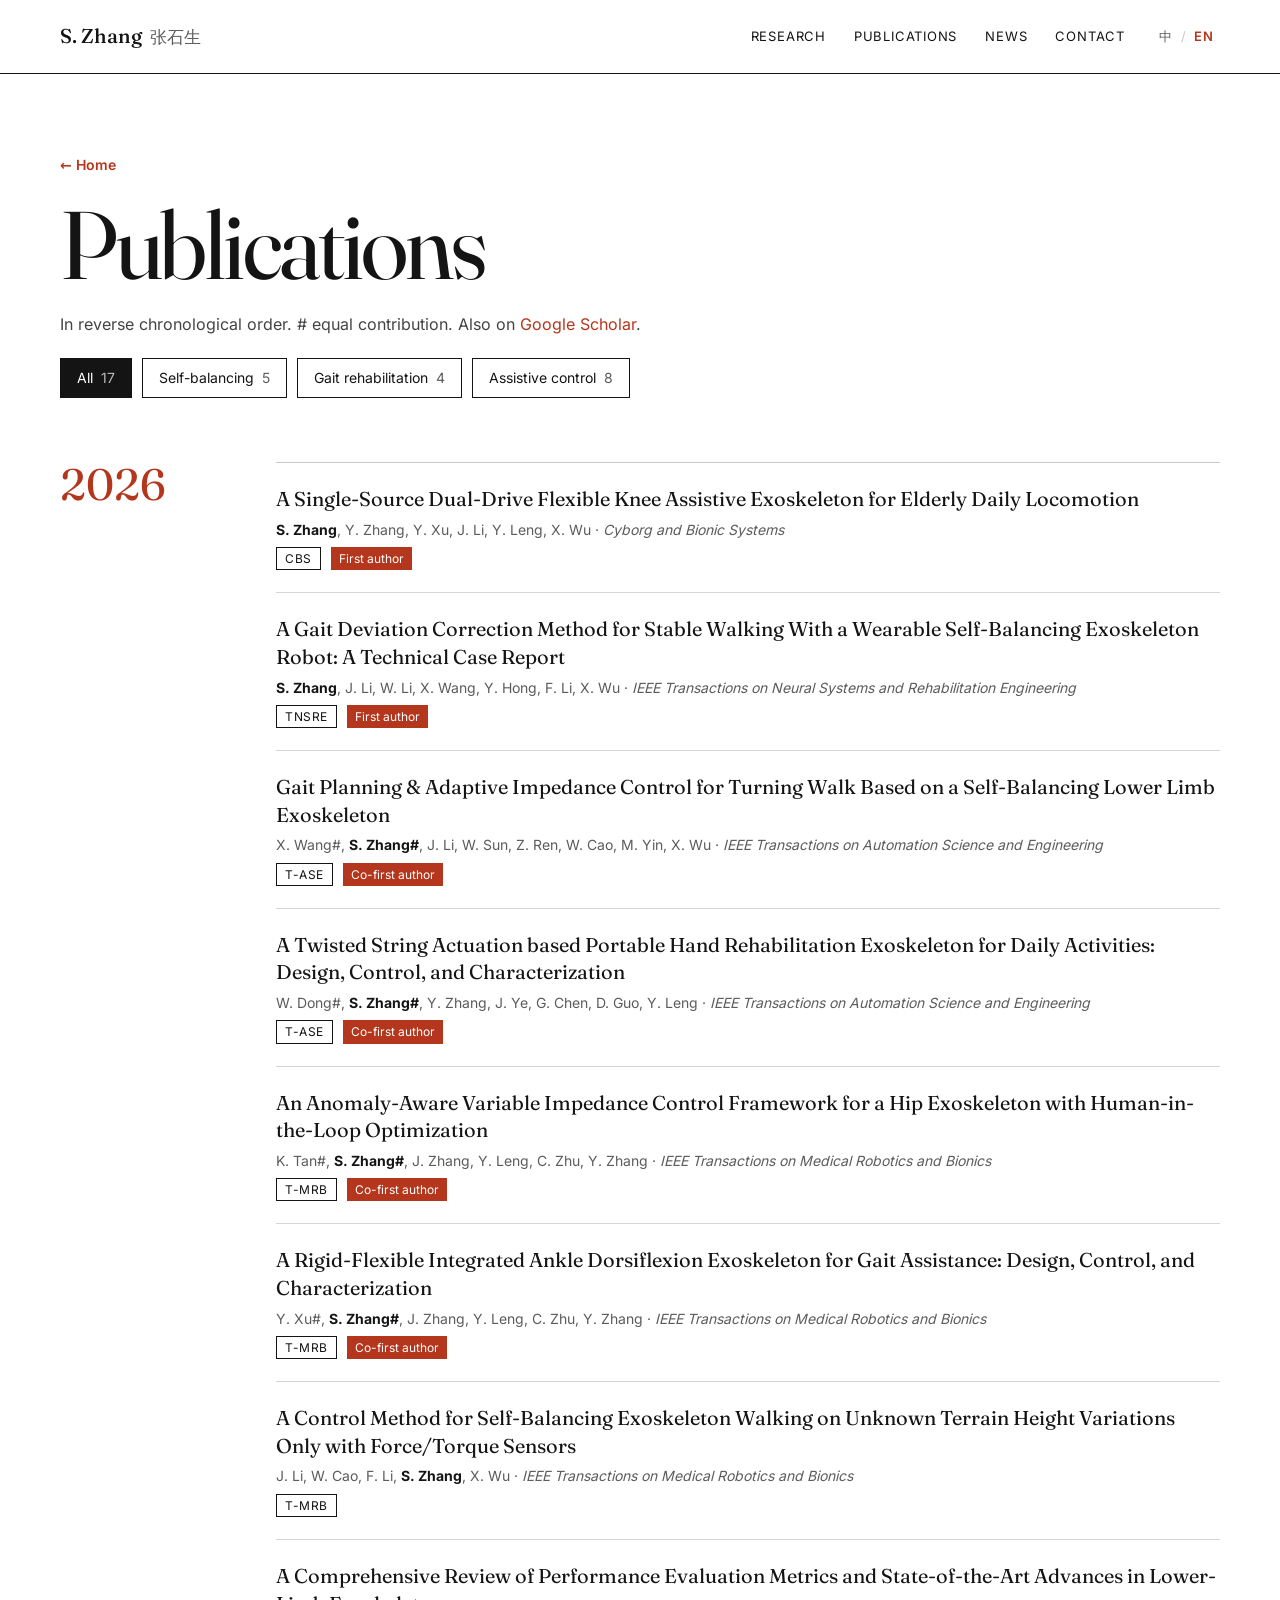
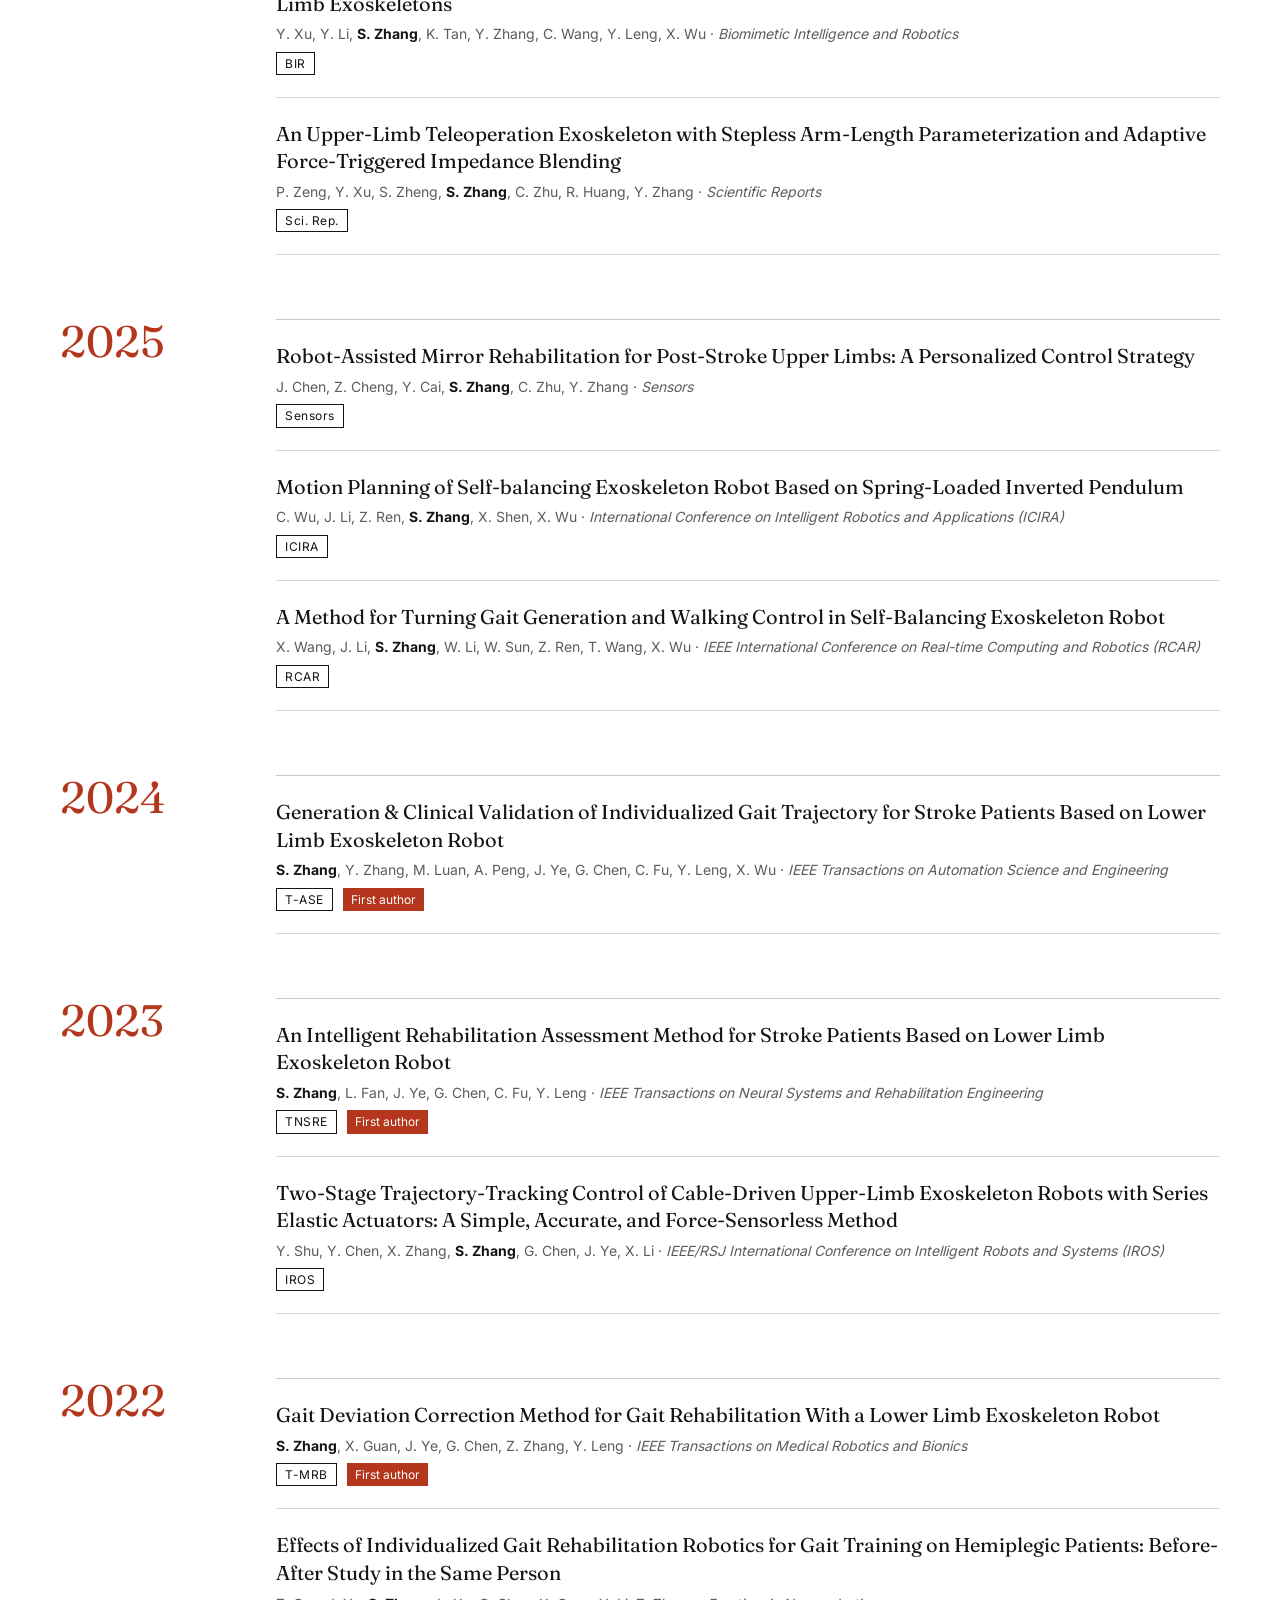
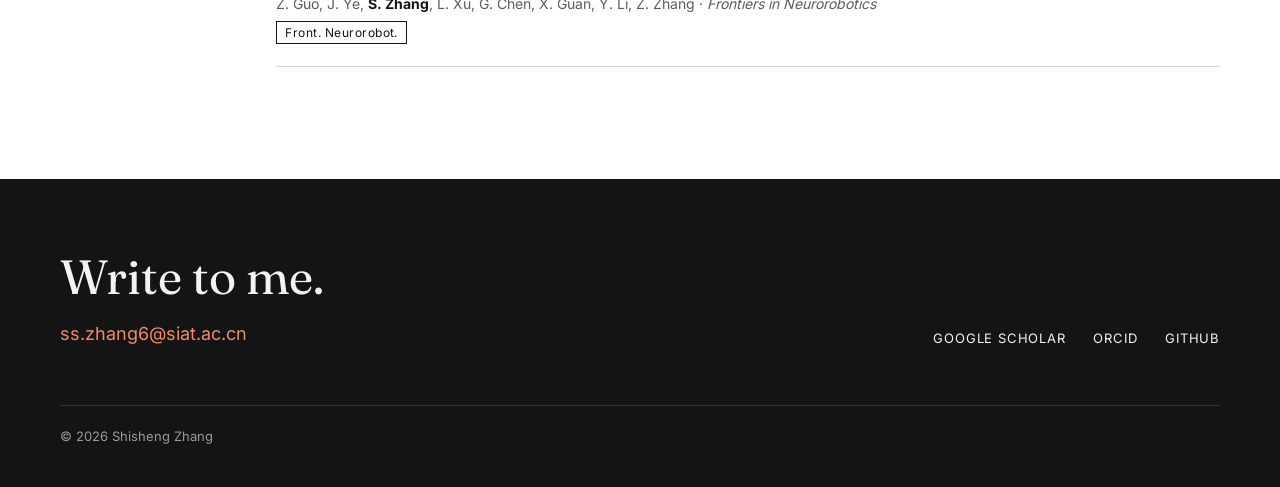
==== publications.html @ 3e9e9a99 "Launch new website" ====
<!doctype html>
<html lang="en">
<head>
<meta charset="utf-8">
<meta name="viewport" content="width=device-width, initial-scale=1">
<title>Publications · Shisheng Zhang</title>
<meta name="description" content="Full publication list of Shisheng Zhang (张石生): self-balancing exoskeletons, gait rehabilitation and assistive exoskeletons.">
<link rel="icon" href="data:image/svg+xml,%3Csvg xmlns='http://www.w3.org/2000/svg' viewBox='0 0 32 32'%3E%3Crect width='32' height='32' fill='%23141414'/%3E%3Ctext x='16' y='23' font-family='Georgia,serif' font-size='20' fill='%23ffffff' text-anchor='middle'%3ES%3C/text%3E%3Ccircle cx='25' cy='22' r='2.4' fill='%23b4361c'/%3E%3C/svg%3E">
<link rel="preload" href="assets/fonts/fraunces.woff2" as="font" type="font/woff2" crossorigin>
<link rel="stylesheet" href="assets/css/style.css">
</head>
<body data-page="publications">
<a class="skip" href="#main">Skip to content</a>

<header class="site-header">
  <div class="wrap">
    <a class="brand" href="index.html">S. Zhang <span class="cn">张石生</span></a>
    <nav class="nav" aria-label="Main">
      <a href="index.html#research" data-i18n="nav.research">Research</a>
      <a href="publications.html" data-i18n="nav.publications" aria-current="page">Publications</a>
      <a href="index.html#news" data-i18n="nav.news">News</a>
      <a href="index.html#contact" data-i18n="nav.contact">Contact</a>
      <span class="lang" role="group" aria-label="Language">
        <button type="button" data-lang-btn="zh" aria-pressed="false">中</button><span class="sep">/</span><button type="button" data-lang-btn="en" aria-pressed="true" class="active">EN</button>
      </span>
    </nav>
  </div>
</header>

<main id="main" class="wrap">
  <div class="page-head">
    <a class="back" href="index.html" data-i18n="back.home">← Home</a>
    <h1 data-i18n="pubs.page.title">Publications</h1>
    <p data-i18n="pubs.page.intro">In reverse chronological order.</p>
    <div class="filters" role="group" aria-label="Filter by topic">
      <button type="button" data-filter="all">All</button>
      <button type="button" data-filter="balance">Self-balancing</button>
      <button type="button" data-filter="gait">Gait rehabilitation</button>
      <button type="button" data-filter="assist">Assistive control</button>
    </div>
  </div>
  <div id="all-papers" class="all-papers"></div>
</main>

<footer id="contact" class="site-footer">
  <div class="wrap">
    <div>
      <h2 data-i18n="contact.title">Write to me.</h2>
      <a class="email" href="mailto:ss.zhang6@siat.ac.cn">ss.zhang6@siat.ac.cn</a>
    </div>
    <nav class="social" aria-label="Profiles">
      <a href="https://scholar.google.com/citations?user=wST5BboAAAAJ" target="_blank" rel="noopener">Google Scholar</a>
      <a href="https://orcid.org/0000-0002-2072-9961" target="_blank" rel="noopener">ORCID</a>
      <a href="https://github.com/zhangss-0817" target="_blank" rel="noopener">GitHub</a>
    </nav>
    <p class="copy" data-i18n="footer.copy">© 2026 Shisheng Zhang</p>
  </div>
</footer>

<script src="assets/js/data.js"></script>
<script src="assets/js/main.js"></script>
</body>
</html>
---- assets/css/style.css ----
/* ===== Fonts (self-hosted so the site loads fast in mainland China) ===== */
@font-face { font-family: "Fraunces"; font-style: normal; font-weight: 100 900; font-display: swap; src: url("../fonts/fraunces.woff2") format("woff2"); }
@font-face { font-family: "Fraunces"; font-style: italic; font-weight: 100 900; font-display: swap; src: url("../fonts/fraunces-italic.woff2") format("woff2"); }
@font-face { font-family: "Inter"; font-style: normal; font-weight: 100 900; font-display: swap; src: url("../fonts/inter.woff2") format("woff2"); }

/* ===== Tokens ===== */
:root {
  --ink: #141414;
  --ink-2: #2a2a2a;
  --muted: #5c5c5c;
  --paper: #ffffff;
  --paper-2: #f3f3f1;
  --rule: #d6d6d2;
  --rule-2: #c9c9c4;
  --accent: #b4361c;
  --accent-dark: #7e2412;
  --accent-on-dark: #f08a6e;
  --serif: "Fraunces", "Noto Serif SC", "Songti SC", "STSong", "SimSun", serif;
  --sans: "Inter", "PingFang SC", "Hiragino Sans GB", "Microsoft YaHei", system-ui, sans-serif;
  --wrap: 1240px;
  --pad: clamp(20px, 4vw, 40px);
}

*, *::before, *::after { box-sizing: border-box; }
html { scroll-behavior: smooth; -webkit-text-size-adjust: 100%; }
body { margin: 0; background: var(--paper); color: var(--ink); font-family: var(--sans); font-size: 16px; line-height: 1.6; }
img { max-width: 100%; height: auto; display: block; }
a { color: var(--accent); text-decoration: none; }
a:hover { color: var(--accent-dark); }
a:focus-visible, button:focus-visible { outline: 2px solid var(--accent); outline-offset: 3px; }
h1, h2, h3 { font-family: var(--serif); font-weight: 400; margin: 0; }
p { margin: 0; }
.wrap { max-width: var(--wrap); margin: 0 auto; padding-left: var(--pad); padding-right: var(--pad); }
.skip { position: absolute; left: -9999px; }
.skip:focus { left: 16px; top: 16px; background: var(--ink); color: #fff; padding: 8px 12px; z-index: 10; }

/* ===== Header ===== */
.site-header { position: sticky; top: 0; z-index: 5; background: rgba(255, 255, 255, 0.94); backdrop-filter: saturate(1.4) blur(8px); border-bottom: 1px solid var(--ink); }
.site-header .wrap { display: flex; flex-wrap: wrap; align-items: center; justify-content: space-between; gap: 12px 24px; padding-top: 20px; padding-bottom: 20px; }
.brand { font-family: var(--serif); font-size: 20px; font-weight: 500; color: var(--ink); }
.brand .cn { font-size: 17px; color: var(--muted); margin-left: 4px; }
.nav { display: flex; flex-wrap: wrap; align-items: center; gap: 8px 28px; font-size: 13px; letter-spacing: 0.06em; text-transform: uppercase; }
.nav a { color: var(--ink); }
.nav a:hover { color: var(--accent); }
.lang { display: inline-flex; gap: 2px; }
.lang button { font: inherit; letter-spacing: inherit; background: none; border: 0; padding: 6px 6px; min-height: 32px; cursor: pointer; color: var(--muted); }
.lang button.active { color: var(--accent); font-weight: 600; }
.lang .sep { color: var(--rule-2); align-self: center; }

/* ===== Hero ===== */
.hero { display: flex; flex-wrap: wrap; gap: 48px 56px; align-items: flex-end; padding-top: clamp(48px, 7vw, 80px); padding-bottom: clamp(56px, 8vw, 96px); }
.hero-text { flex: 999 1 560px; min-width: 0; display: flex; flex-direction: column; gap: 28px; }
.kicker { font-size: 13px; letter-spacing: 0.08em; text-transform: uppercase; color: var(--muted); }
.hero h1 { font-size: clamp(64px, 10vw, 120px); line-height: 0.95; letter-spacing: -0.03em; }
.hero h1 .dot { color: var(--accent); }
.hero h1 .cn-name { display: block; font-size: 0.32em; letter-spacing: 0.1em; color: var(--muted); margin-top: 0.4em; font-weight: 500; }
.lead { font-family: var(--serif); font-size: clamp(20px, 2.2vw, 26px); line-height: 1.5; color: var(--ink-2); max-width: 680px; }
.lead em { font-style: italic; color: var(--ink); }
.portrait { flex: 1 1 260px; max-width: 340px; margin: 0; display: flex; flex-direction: column; gap: 10px; }
.portrait img { width: 100%; aspect-ratio: 3 / 4; object-fit: cover; filter: grayscale(100%); transition: filter 0.4s ease; }
.portrait img:hover { filter: grayscale(0%); }
.portrait figcaption { font-size: 13px; color: var(--muted); }

/* ===== Research ===== */
.research { background: var(--paper-2); border-top: 1px solid var(--ink); }
.research .wrap { padding-top: clamp(56px, 8vw, 96px); padding-bottom: clamp(56px, 8vw, 96px); display: flex; flex-direction: column; gap: clamp(48px, 6vw, 72px); }
.section-head { display: flex; flex-wrap: wrap; gap: 20px 40px; align-items: baseline; justify-content: space-between; }
.section-head h2 { font-size: clamp(44px, 6vw, 64px); letter-spacing: -0.02em; line-height: 1; }
.section-head p { max-width: 460px; color: #444; }
.topic { display: flex; flex-wrap: wrap; gap: 32px 48px; align-items: center; border-top: 1px solid var(--rule-2); padding-top: 48px; }
.topic.flip { flex-direction: row-reverse; }
.topic-text { flex: 1 1 400px; min-width: 0; display: flex; flex-direction: column; gap: 16px; }
.topic-num { font-family: var(--serif); font-size: 56px; line-height: 1; color: var(--accent); }
.topic h3 { font-size: clamp(28px, 3vw, 36px); line-height: 1.15; font-weight: 500; }
.topic p { font-size: 17px; line-height: 1.7; color: #3a3a3a; }
.topic-link { font-size: 15px; font-weight: 600; }
.topic-img { flex: 1 1 400px; background: #fff; padding: 24px; }
.topic-img img { width: 100%; aspect-ratio: 4 / 3; object-fit: contain; }

/* ===== Papers ===== */
.pubs { display: flex; flex-wrap: wrap; gap: 32px 56px; padding-top: clamp(56px, 8vw, 96px); padding-bottom: clamp(56px, 8vw, 96px); }
.pubs-side { flex: 1 1 240px; display: flex; flex-direction: column; gap: 16px; }
.pubs-side h2 { font-size: clamp(44px, 6vw, 64px); letter-spacing: -0.02em; line-height: 1; }
.pubs-side p { color: #444; }
.pubs-side a { font-weight: 600; font-size: 15px; }
.paper-list { flex: 999 1 620px; min-width: 0; margin: 0; padding: 0; list-style: none; border-top: 1px solid var(--ink); }
.paper { display: flex; gap: 24px; padding: 22px 0; border-bottom: 1px solid var(--rule); }
.paper-year { flex: 0 0 52px; font-family: var(--serif); font-size: 20px; color: var(--accent); line-height: 1.4; }
.paper-body { display: flex; flex-direction: column; gap: 6px; min-width: 0; }
.paper-title { font-family: var(--serif); font-size: 20px; line-height: 1.38; }
.paper-meta { font-size: 14px; color: var(--muted); }
.paper-meta .me { color: var(--ink); }
.paper-tags { display: flex; flex-wrap: wrap; gap: 6px 10px; align-items: center; font-size: 12px; }
.abbr { border: 1px solid var(--ink); padding: 1px 8px; letter-spacing: 0.04em; }
.role { background: var(--accent); color: #fff; padding: 2px 8px; }
.paper-links { display: inline-flex; gap: 10px; font-weight: 600; }

/* ===== News ===== */
.news { border-top: 1px solid var(--ink); }
.news .wrap { display: flex; flex-wrap: wrap; gap: 24px 56px; padding-top: 56px; padding-bottom: 56px; }
.news h2 { flex: 1 1 240px; font-size: 40px; }
.news-list { flex: 999 1 620px; min-width: 0; display: flex; flex-direction: column; gap: 14px; font-size: 17px; }
.news-date { display: inline-block; min-width: 88px; color: var(--accent); font-weight: 600; margin-right: 12px; }

/* ===== Footer ===== */
.site-footer { background: var(--ink); color: #f3f3f1; }
.site-footer .wrap { display: flex; flex-wrap: wrap; justify-content: space-between; align-items: flex-end; gap: 32px; padding-top: 72px; padding-bottom: 40px; }
.site-footer h2 { font-size: clamp(36px, 5vw, 48px); line-height: 1.1; }
.site-footer .email { display: inline-block; margin-top: 16px; font-size: 18px; color: var(--accent-on-dark); }
.site-footer .email:hover { color: #fff; }
.social { display: flex; flex-wrap: wrap; gap: 8px 28px; font-size: 13px; letter-spacing: 0.06em; text-transform: uppercase; }
.social a { color: #f3f3f1; }
.social a:hover { color: var(--accent-on-dark); }
.copy { flex-basis: 100%; font-size: 13px; color: #9a9a96; border-top: 1px solid #333; padding-top: 20px; margin-top: 24px; }

/* ===== Publications page ===== */
.page-head { padding-top: clamp(48px, 7vw, 80px); padding-bottom: 32px; display: flex; flex-direction: column; gap: 20px; }
.page-head h1 { font-size: clamp(56px, 8vw, 96px); letter-spacing: -0.03em; line-height: 1; }
.page-head p { color: #444; max-width: 640px; }
.filters { display: flex; flex-wrap: wrap; gap: 10px; }
.filters button { font: inherit; font-size: 14px; background: #fff; color: var(--ink); border: 1px solid var(--ink); padding: 8px 16px; min-height: 40px; cursor: pointer; }
.filters button .count { color: var(--muted); margin-left: 4px; }
.filters button.active { background: var(--ink); color: #fff; }
.filters button.active .count { color: #bdbdb8; }
.year-group { display: flex; flex-wrap: wrap; gap: 8px 56px; padding: 32px 0; }
.year-group .year { flex: 1 1 160px; font-size: 44px; color: var(--accent); line-height: 1; }
.year-group .paper-list { border-top-color: var(--rule-2); }
.year-group .paper-year { display: none; }
.all-papers { padding-bottom: 80px; }
.back { display: inline-block; font-size: 14px; font-weight: 600; }

/* ===== Small screens ===== */
@media (max-width: 640px) {
  .site-header { position: static; }
  .nav { gap: 6px 18px; }
  .paper { gap: 14px; }
  .paper-year { flex-basis: 44px; font-size: 17px; }
  .paper-title { font-size: 18px; }
  .topic.flip { flex-direction: row; }
  .topic-img { padding: 12px; }
}

@media (prefers-reduced-motion: reduce) {
  html { scroll-behavior: auto; }
  .portrait img { transition: none; }
}

/* Chinese text: no fake italics */
html[lang="zh-CN"] em, html[lang="zh-CN"] i { font-style: normal; }
html[lang="zh-CN"] .lead em { color: var(--accent); }
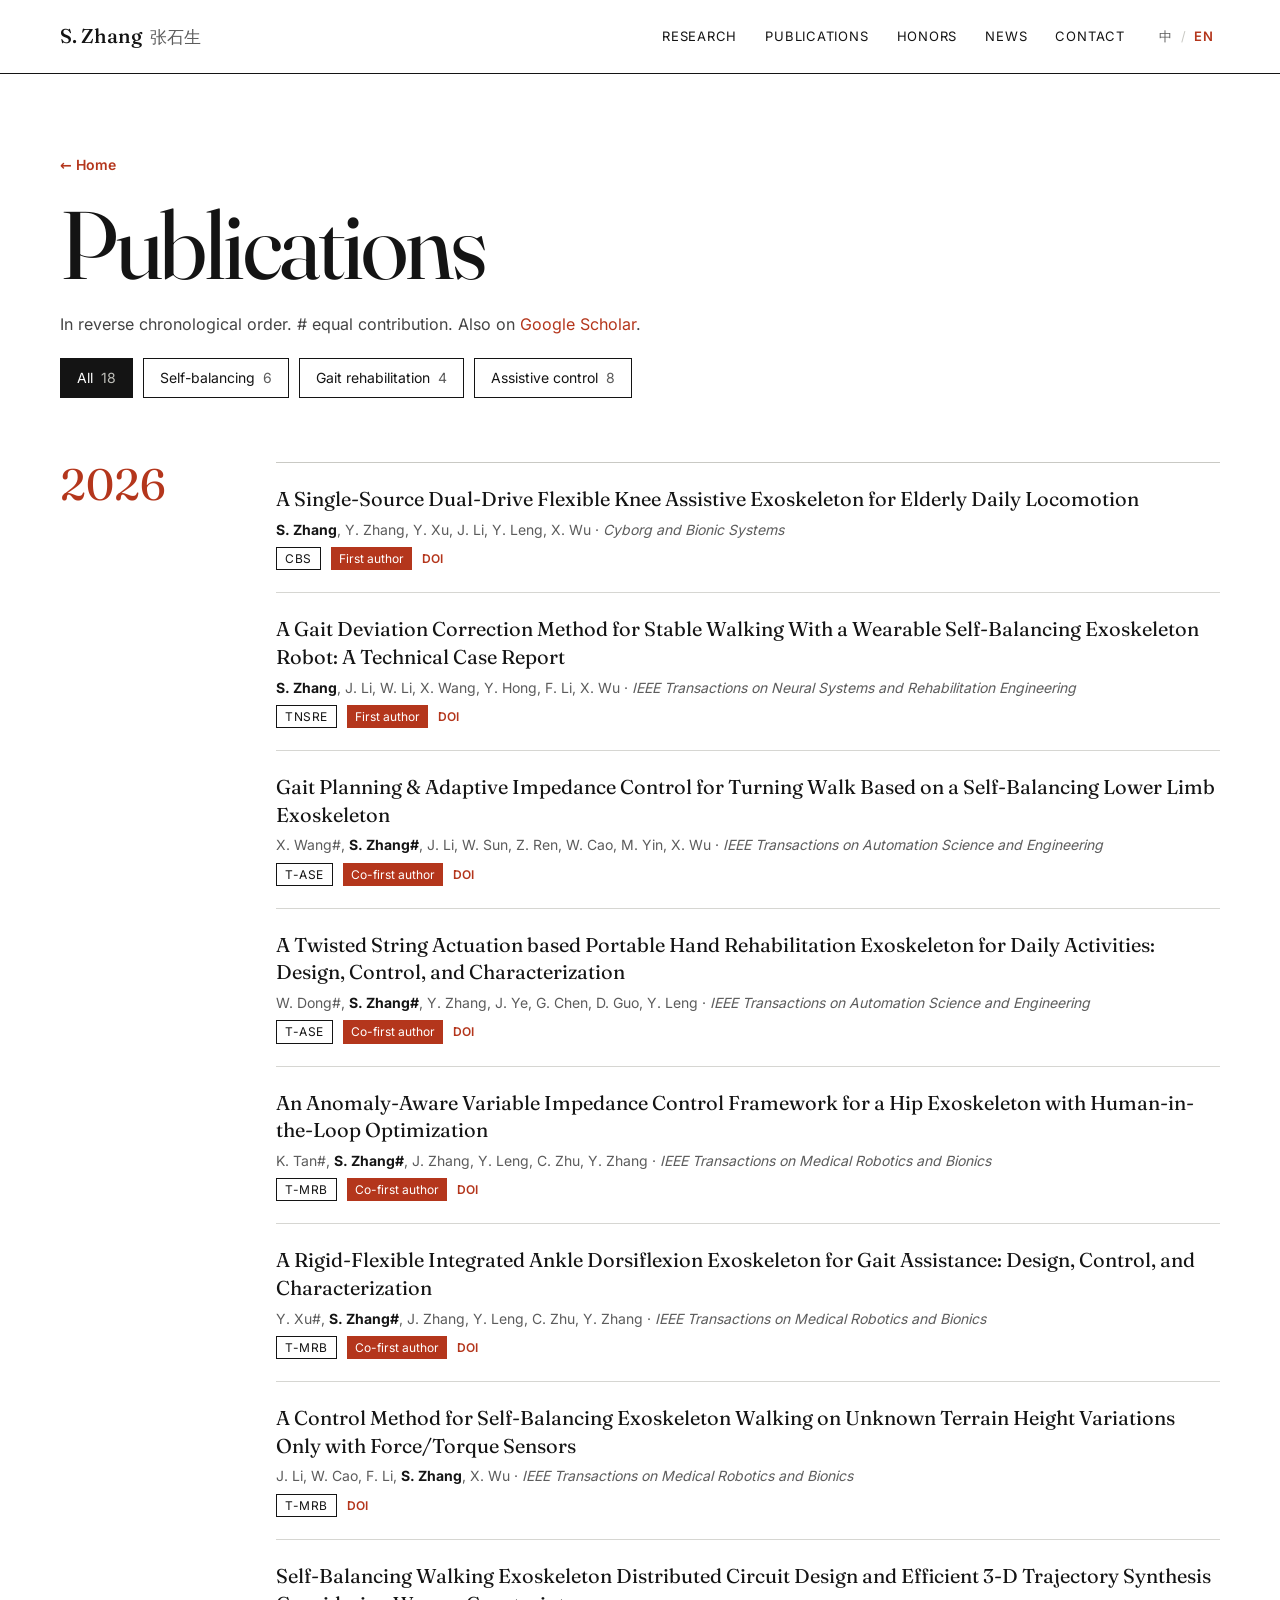
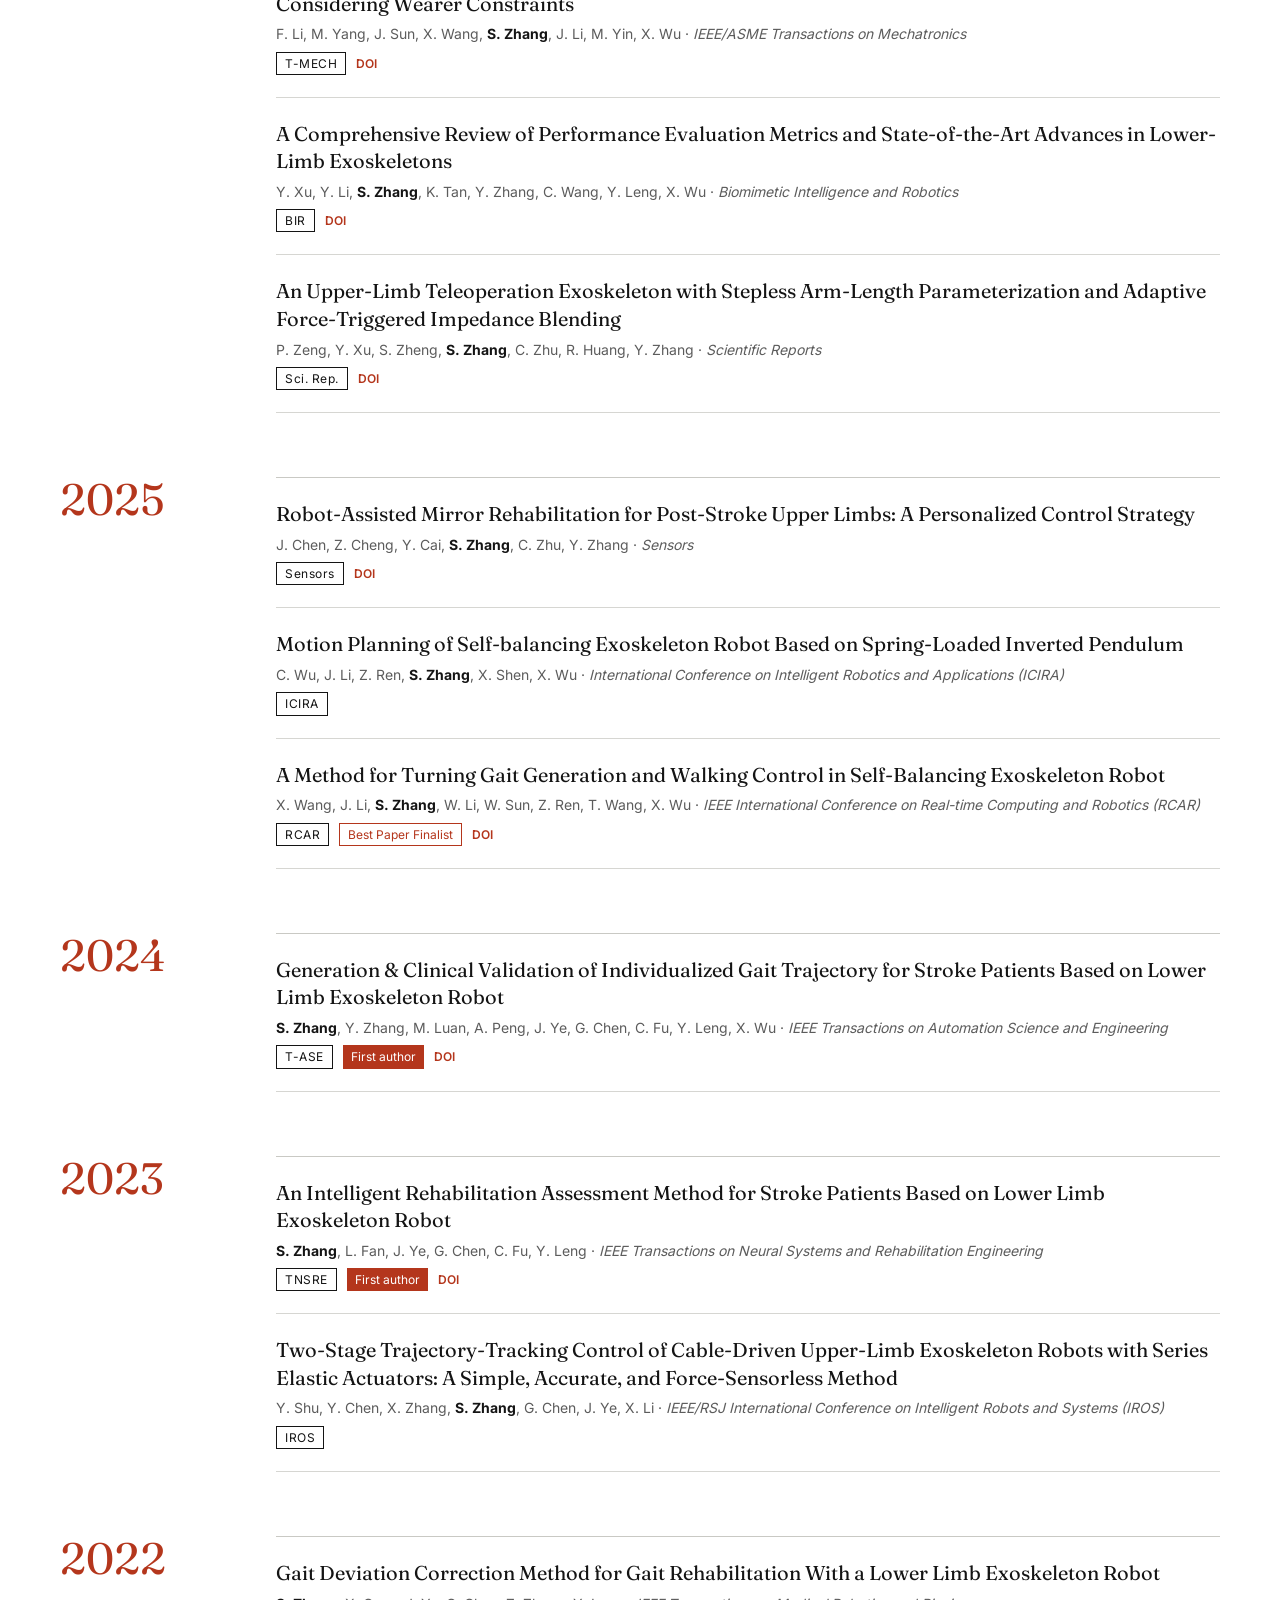
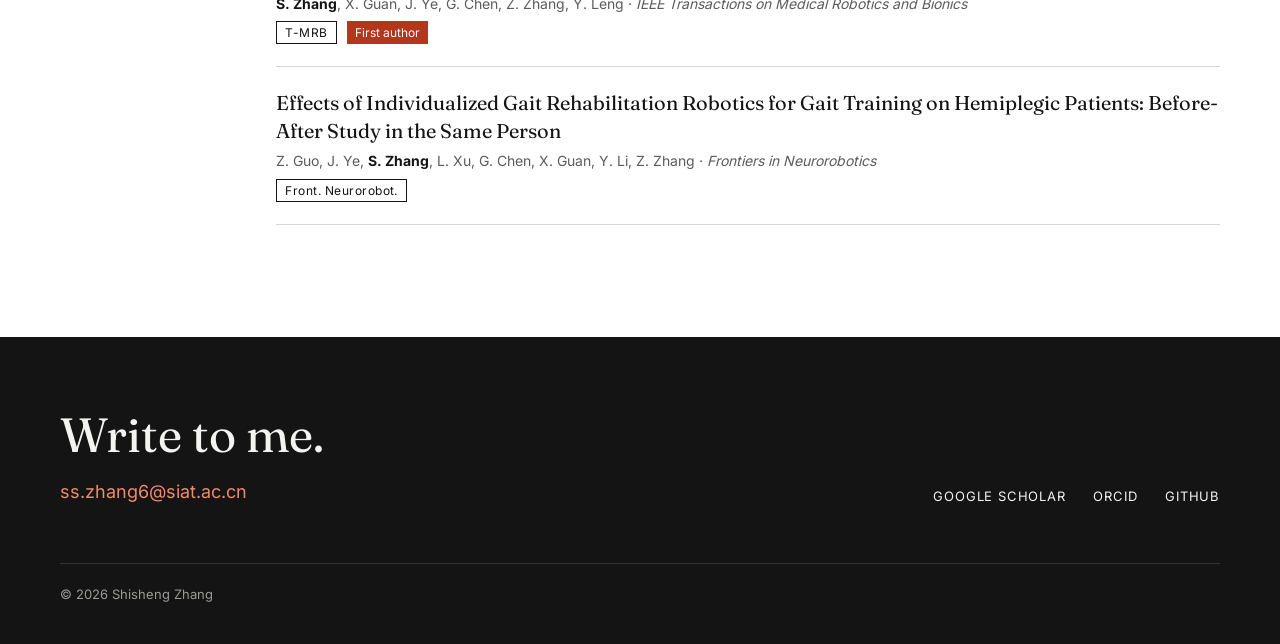
==== commit d6c7f5ae: "Add honors, patents, DOIs" ====
--- a/publications.html
+++ b/publications.html
@@ -18,6 +18,7 @@
     <nav class="nav" aria-label="Main">
       <a href="index.html#research" data-i18n="nav.research">Research</a>
       <a href="publications.html" data-i18n="nav.publications" aria-current="page">Publications</a>
+      <a href="index.html#honors" data-i18n="nav.honors">Honors</a>
       <a href="index.html#news" data-i18n="nav.news">News</a>
       <a href="index.html#contact" data-i18n="nav.contact">Contact</a>
       <span class="lang" role="group" aria-label="Language">
--- a/assets/css/style.css
+++ b/assets/css/style.css
@@ -57,8 +57,7 @@
 .lead { font-family: var(--serif); font-size: clamp(20px, 2.2vw, 26px); line-height: 1.5; color: var(--ink-2); max-width: 680px; }
 .lead em { font-style: italic; color: var(--ink); }
 .portrait { flex: 1 1 260px; max-width: 340px; margin: 0; display: flex; flex-direction: column; gap: 10px; }
-.portrait img { width: 100%; aspect-ratio: 3 / 4; object-fit: cover; filter: grayscale(100%); transition: filter 0.4s ease; }
-.portrait img:hover { filter: grayscale(0%); }
+.portrait img { width: 100%; aspect-ratio: 3 / 4; object-fit: cover; }
 .portrait figcaption { font-size: 13px; color: var(--muted); }
 
 /* ===== Research ===== */
@@ -94,6 +93,21 @@
 .abbr { border: 1px solid var(--ink); padding: 1px 8px; letter-spacing: 0.04em; }
 .role { background: var(--accent); color: #fff; padding: 2px 8px; }
 .paper-links { display: inline-flex; gap: 10px; font-weight: 600; }
+
+.award { border: 1px solid var(--accent); color: var(--accent); padding: 1px 8px; }
+
+/* ===== Honors / patents / projects ===== */
+.honors { border-top: 1px solid var(--ink); }
+.honors .wrap { padding-top: clamp(56px, 8vw, 88px); padding-bottom: clamp(56px, 8vw, 88px); display: flex; flex-direction: column; gap: 48px; }
+.honors-grid { display: grid; grid-template-columns: repeat(auto-fit, minmax(320px, 1fr)); gap: 40px 56px; }
+.honors h3 { font-size: 26px; font-weight: 500; padding-bottom: 14px; border-bottom: 1px solid var(--ink); }
+.h-list { list-style: none; margin: 0; padding: 0; }
+.h-list li { display: flex; gap: 20px; padding: 16px 0; border-bottom: 1px solid var(--rule); font-size: 16px; line-height: 1.55; }
+.h-year { flex: 0 0 auto; min-width: 44px; font-family: var(--serif); color: var(--accent); }
+.h-list.wide .h-year { min-width: 92px; }
+.h-body { display: flex; flex-direction: column; gap: 4px; min-width: 0; }
+.h-meta { font-size: 13px; color: var(--muted); }
+.status.granted { color: #1f6b3a; font-weight: 600; }
 
 /* ===== News ===== */
 .news { border-top: 1px solid var(--ink); }
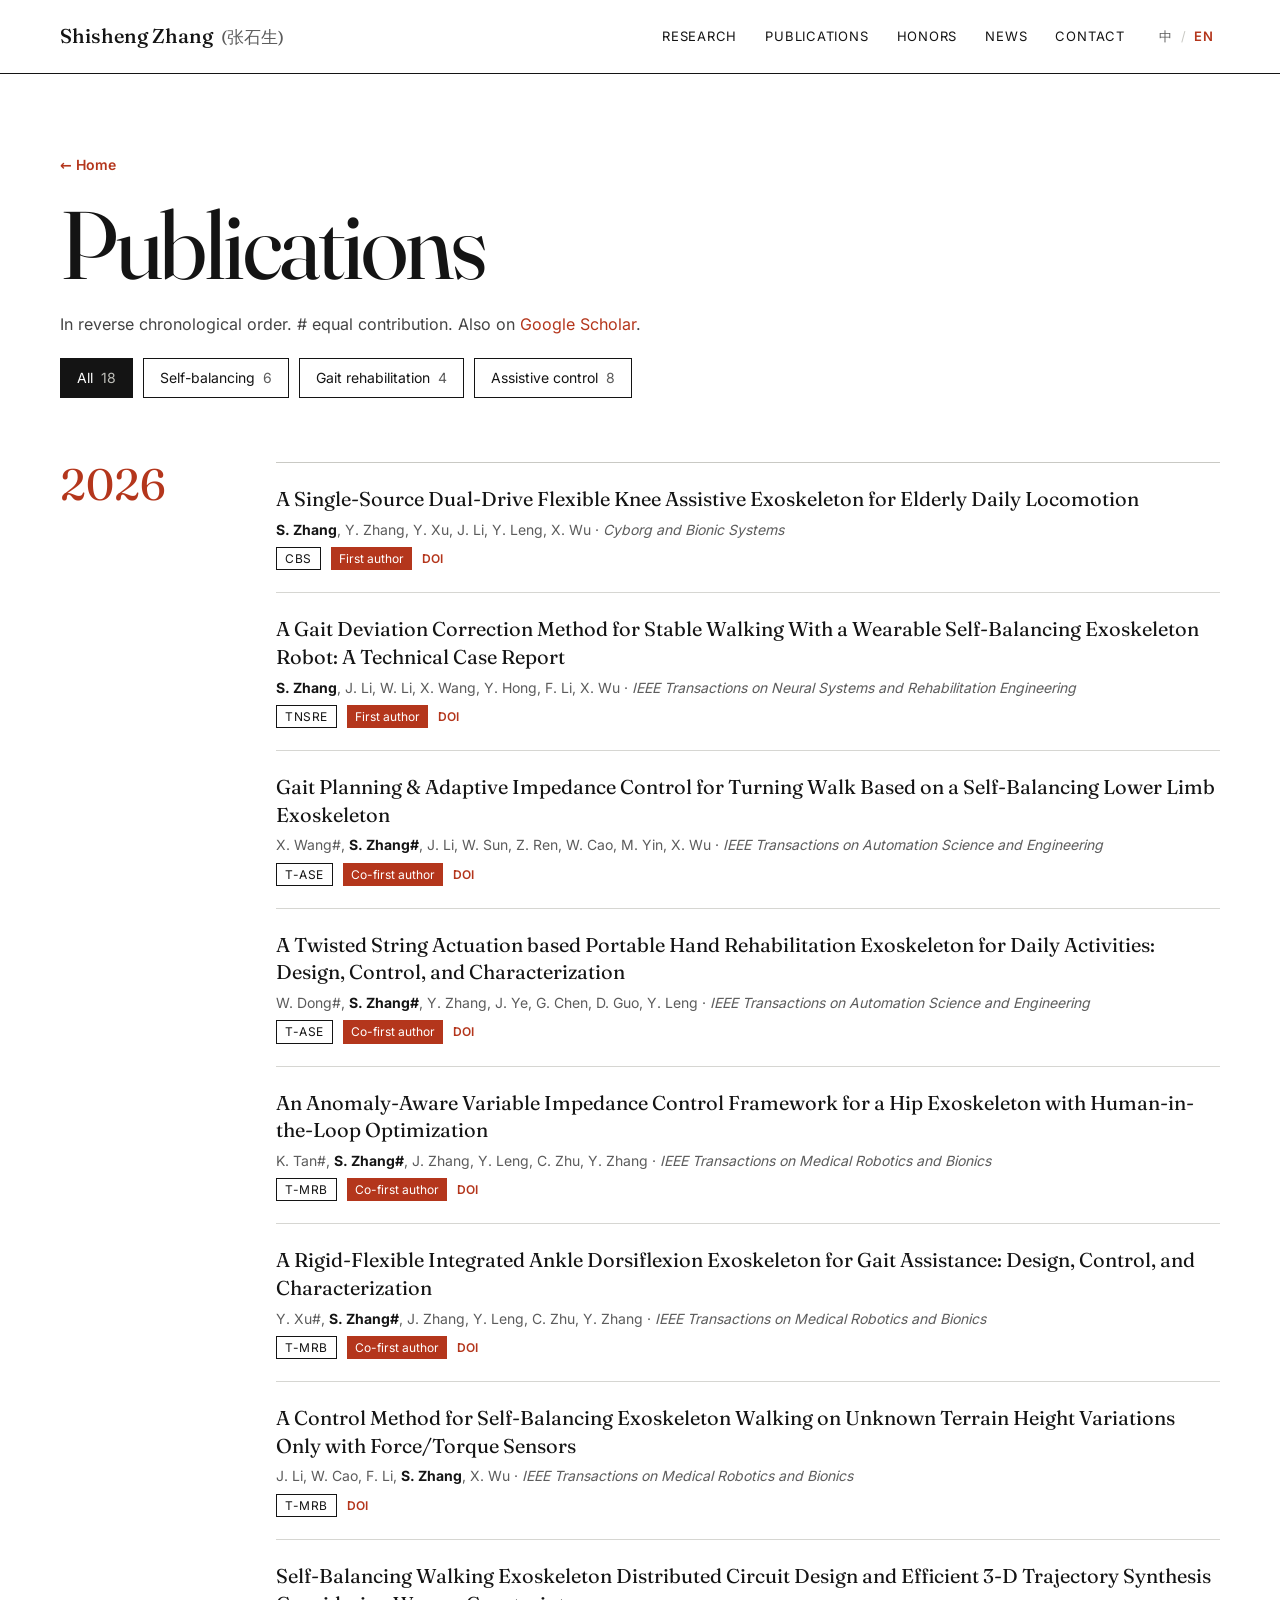
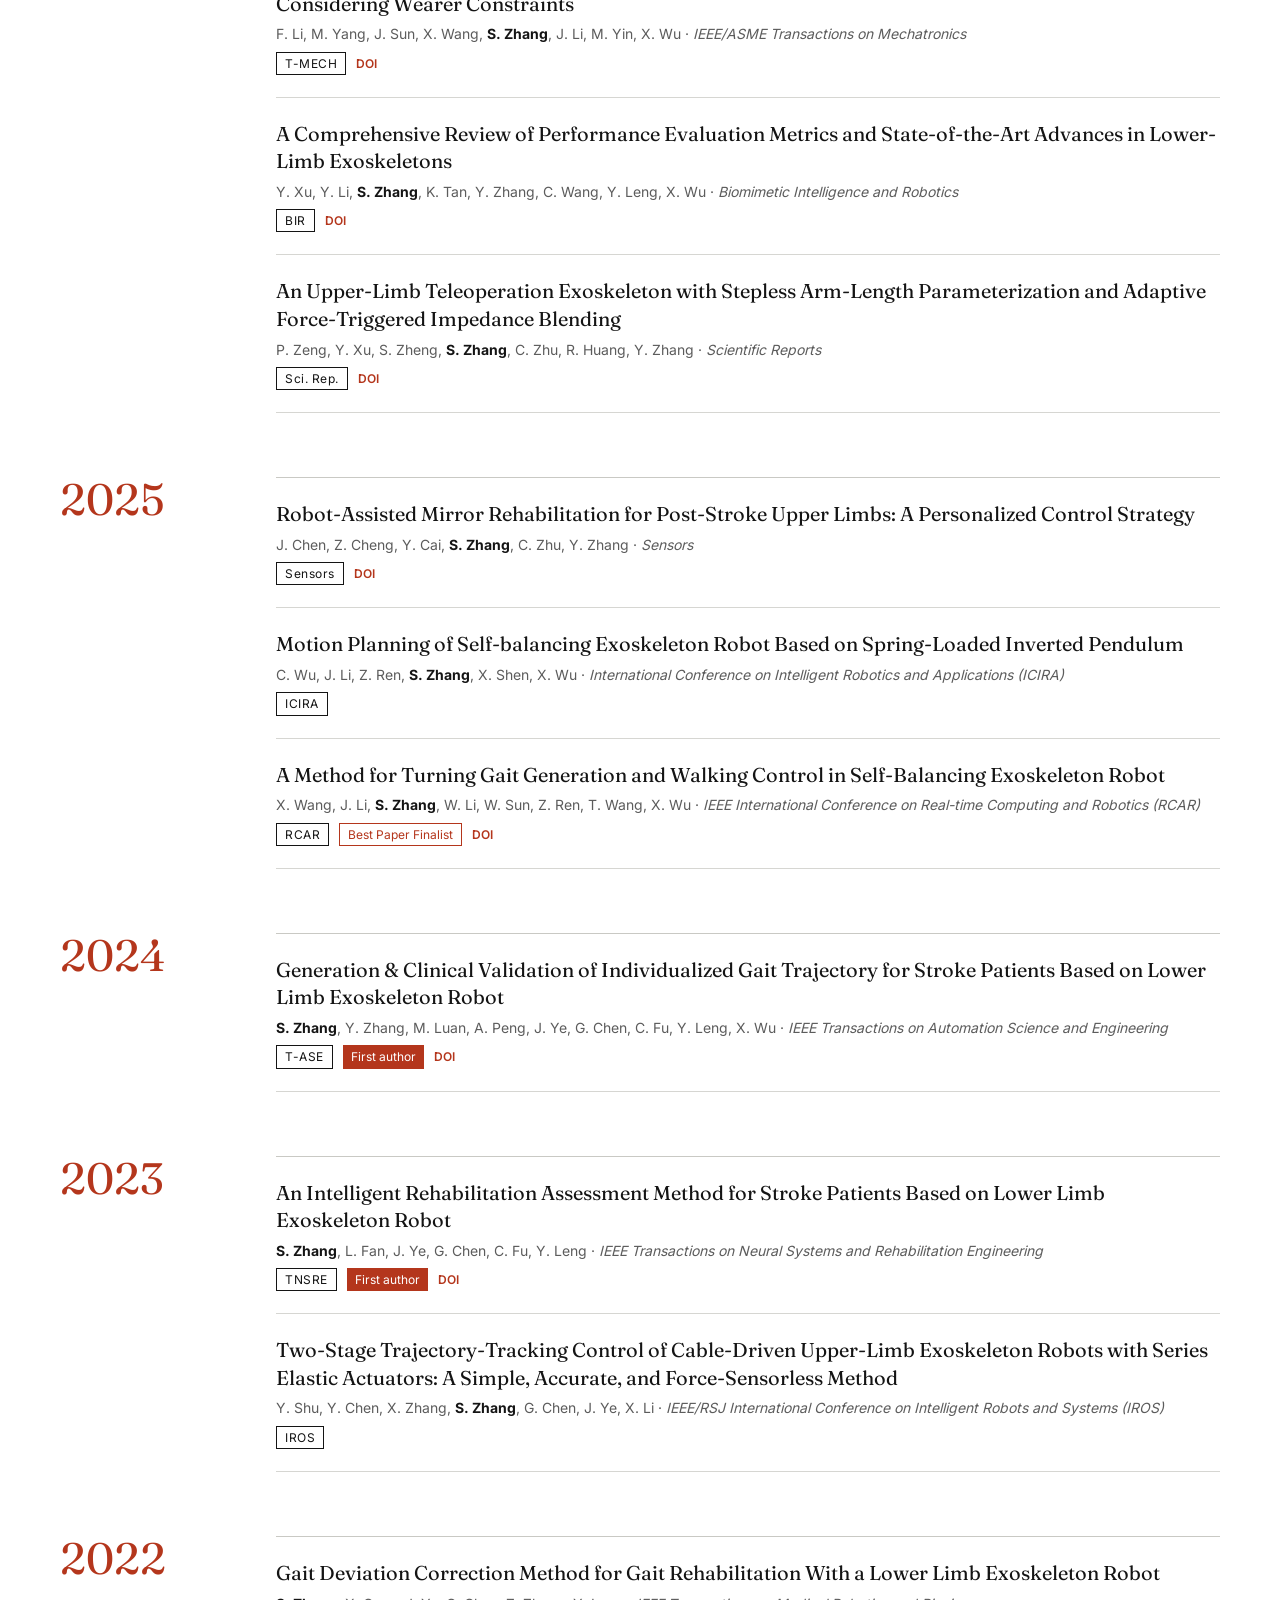
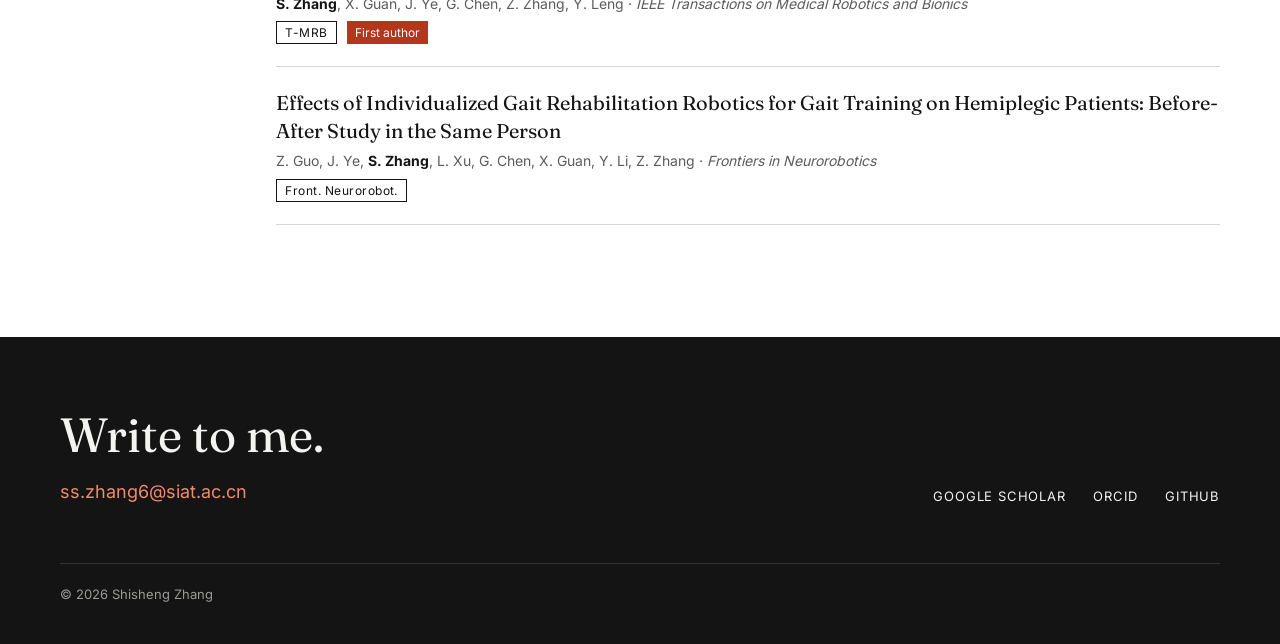
==== commit 377ac116: "Update publications.html" ====
--- a/publications.html
+++ b/publications.html
@@ -14,7 +14,7 @@
 
 <header class="site-header">
   <div class="wrap">
-    <a class="brand" href="index.html">S. Zhang <span class="cn">张石生</span></a>
+    <a class="brand" href="index.html">Shisheng Zhang <span class="cn">(张石生)</span></a>
     <nav class="nav" aria-label="Main">
       <a href="index.html#research" data-i18n="nav.research">Research</a>
       <a href="publications.html" data-i18n="nav.publications" aria-current="page">Publications</a>
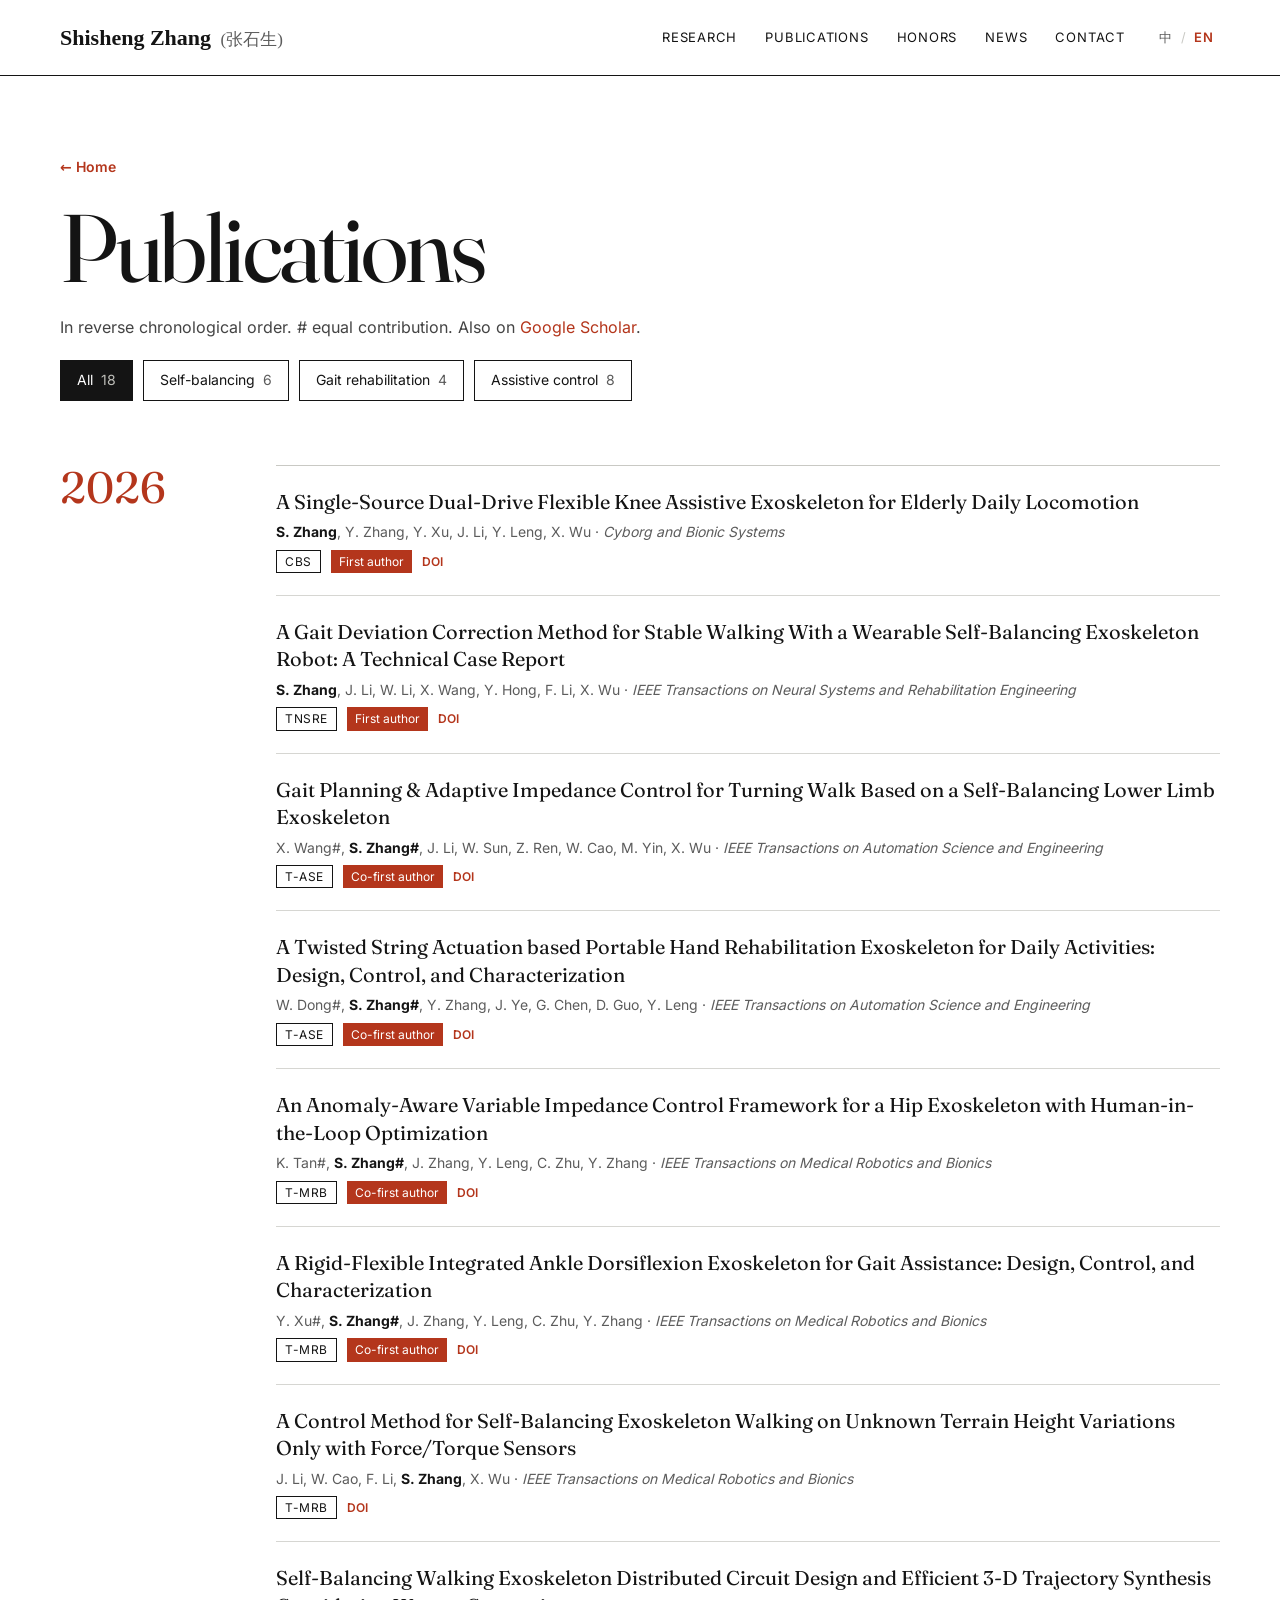
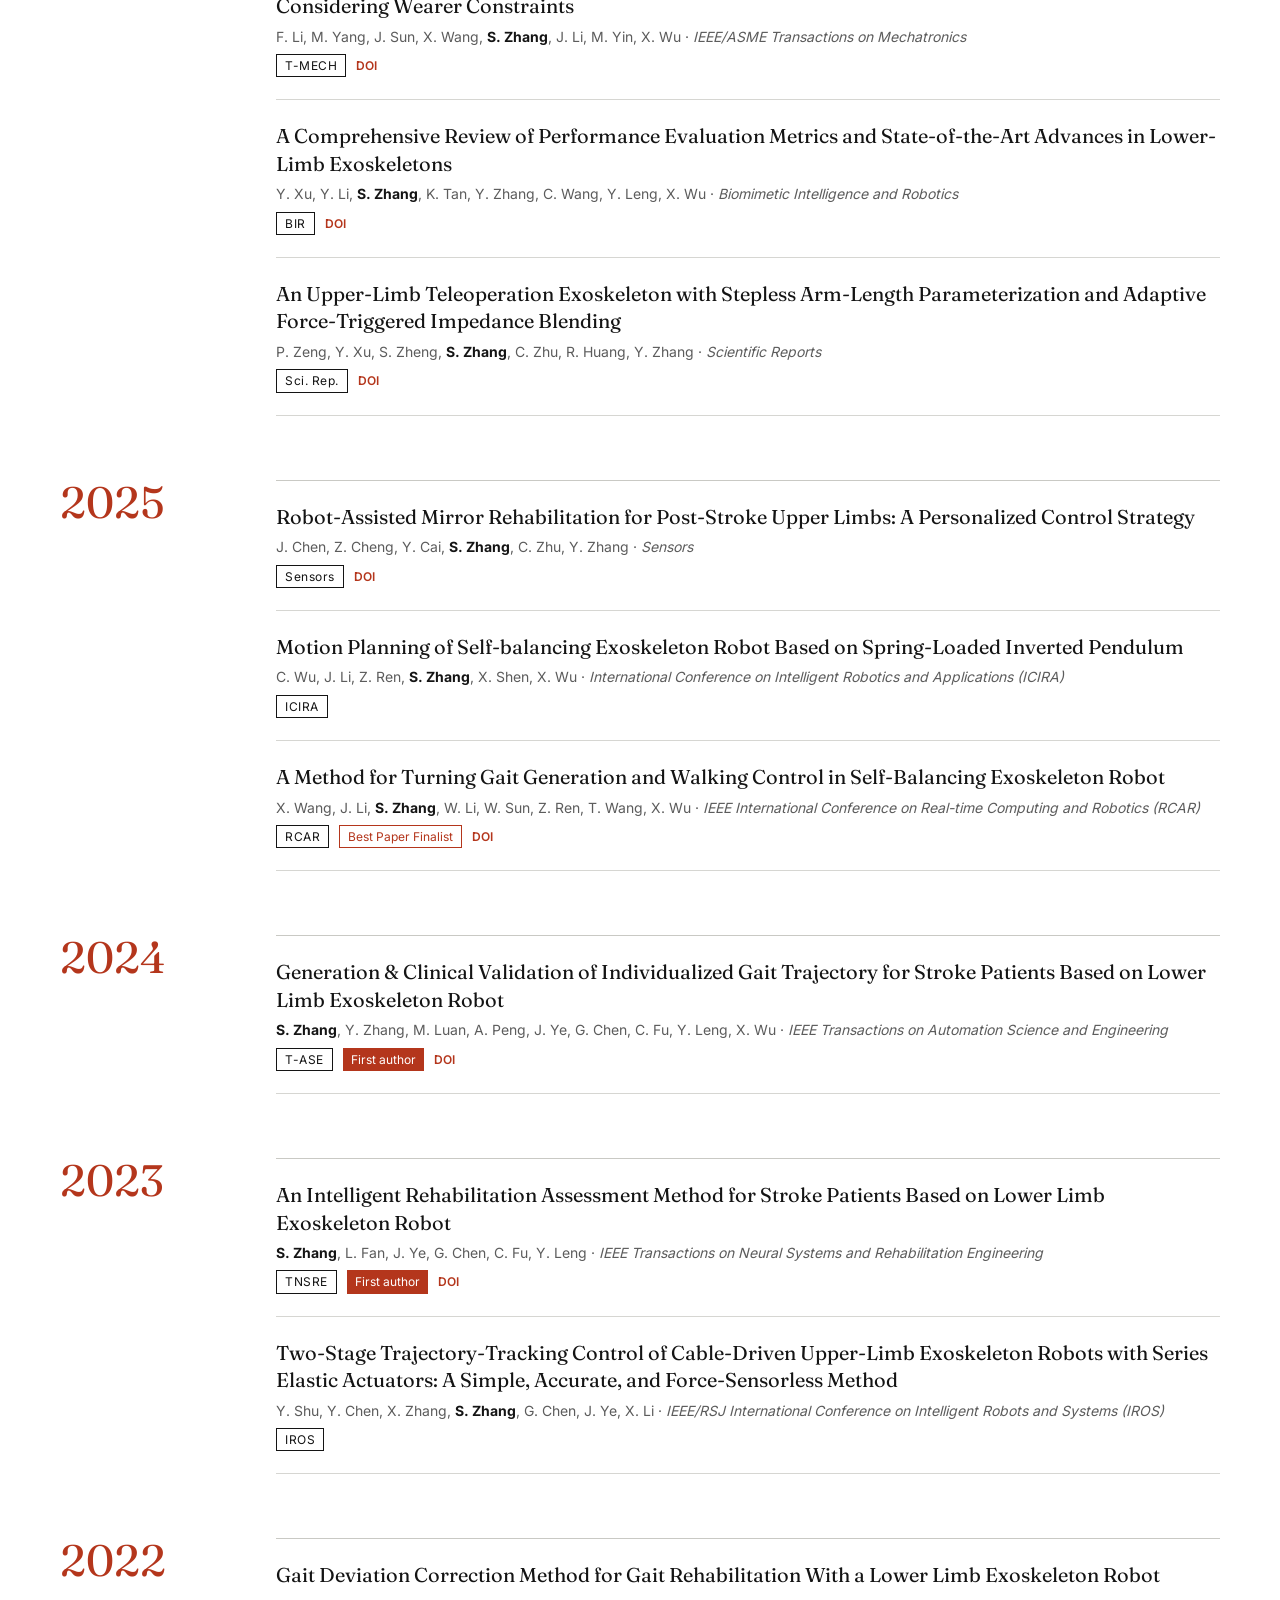
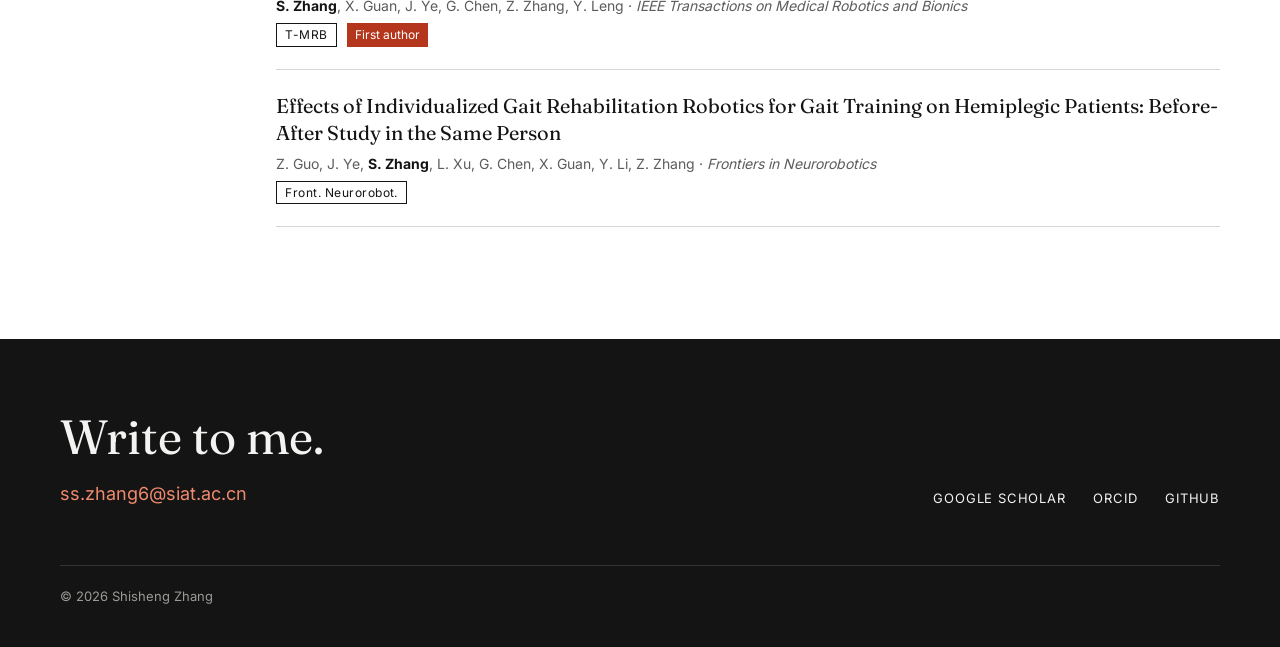
==== commit c472bdfe: "Add files via upload" ====
--- a/publications.html
+++ b/publications.html
@@ -7,7 +7,7 @@
 <meta name="description" content="Full publication list of Shisheng Zhang (张石生): self-balancing exoskeletons, gait rehabilitation and assistive exoskeletons.">
 <link rel="icon" href="data:image/svg+xml,%3Csvg xmlns='http://www.w3.org/2000/svg' viewBox='0 0 32 32'%3E%3Crect width='32' height='32' fill='%23141414'/%3E%3Ctext x='16' y='23' font-family='Georgia,serif' font-size='20' fill='%23ffffff' text-anchor='middle'%3ES%3C/text%3E%3Ccircle cx='25' cy='22' r='2.4' fill='%23b4361c'/%3E%3C/svg%3E">
 <link rel="preload" href="assets/fonts/fraunces.woff2" as="font" type="font/woff2" crossorigin>
-<link rel="stylesheet" href="assets/css/style.css">
+<link rel="stylesheet" href="assets/css/style.css?v=20261118">
 </head>
 <body data-page="publications">
 <a class="skip" href="#main">Skip to content</a>
@@ -58,7 +58,7 @@
   </div>
 </footer>
 
-<script src="assets/js/data.js"></script>
-<script src="assets/js/main.js"></script>
+<script src="assets/js/data.js?v=20261118"></script>
+<script src="assets/js/main.js?v=20261118"></script>
 </body>
 </html>
--- a/assets/css/style.css
+++ b/assets/css/style.css
@@ -37,7 +37,8 @@
 /* ===== Header ===== */
 .site-header { position: sticky; top: 0; z-index: 5; background: rgba(255, 255, 255, 0.94); backdrop-filter: saturate(1.4) blur(8px); border-bottom: 1px solid var(--ink); }
 .site-header .wrap { display: flex; flex-wrap: wrap; align-items: center; justify-content: space-between; gap: 12px 24px; padding-top: 20px; padding-bottom: 20px; }
-.brand { font-family: var(--serif); font-size: 20px; font-weight: 500; color: var(--ink); }
+.brand { font-family: "Times New Roman", Times, "Liberation Serif", "Tinos", serif; font-size: 22px; font-weight: 700; color: var(--ink); }
+.brand .cn { font-weight: 400; }
 .brand .cn { font-size: 17px; color: var(--muted); margin-left: 4px; }
 .nav { display: flex; flex-wrap: wrap; align-items: center; gap: 8px 28px; font-size: 13px; letter-spacing: 0.06em; text-transform: uppercase; }
 .nav a { color: var(--ink); }
@@ -51,7 +52,7 @@
 .hero { display: flex; flex-wrap: wrap; gap: 48px 56px; align-items: flex-end; padding-top: clamp(48px, 7vw, 80px); padding-bottom: clamp(56px, 8vw, 96px); }
 .hero-text { flex: 999 1 560px; min-width: 0; display: flex; flex-direction: column; gap: 28px; }
 .kicker { font-size: 13px; letter-spacing: 0.08em; text-transform: uppercase; color: var(--muted); }
-.hero h1 { font-size: clamp(64px, 10vw, 120px); line-height: 0.95; letter-spacing: -0.03em; }
+.hero h1 { font-family: "Times New Roman", Times, "Liberation Serif", "Tinos", serif; font-weight: 700; font-style: normal; font-size: clamp(64px, 10vw, 120px); line-height: 0.95; letter-spacing: -0.01em; }
 .hero h1 .dot { color: var(--accent); }
 .hero h1 .cn-name { display: block; font-size: 0.32em; letter-spacing: 0.1em; color: var(--muted); margin-top: 0.4em; font-weight: 500; }
 .lead { font-family: var(--serif); font-size: clamp(20px, 2.2vw, 26px); line-height: 1.5; color: var(--ink-2); max-width: 680px; }
@@ -59,6 +60,9 @@
 .portrait { flex: 1 1 260px; max-width: 340px; margin: 0; display: flex; flex-direction: column; gap: 10px; }
 .portrait img { width: 100%; aspect-ratio: 3 / 4; object-fit: cover; }
 .portrait figcaption { font-size: 13px; color: var(--muted); }
+.portrait address { font-style: normal; font-size: 13px; line-height: 1.65; color: var(--muted); }
+.portrait address .lab { color: var(--ink); font-weight: 600; }
+.portrait address a { color: var(--accent); }
 
 /* ===== Research ===== */
 .research { background: var(--paper-2); border-top: 1px solid var(--ink); }
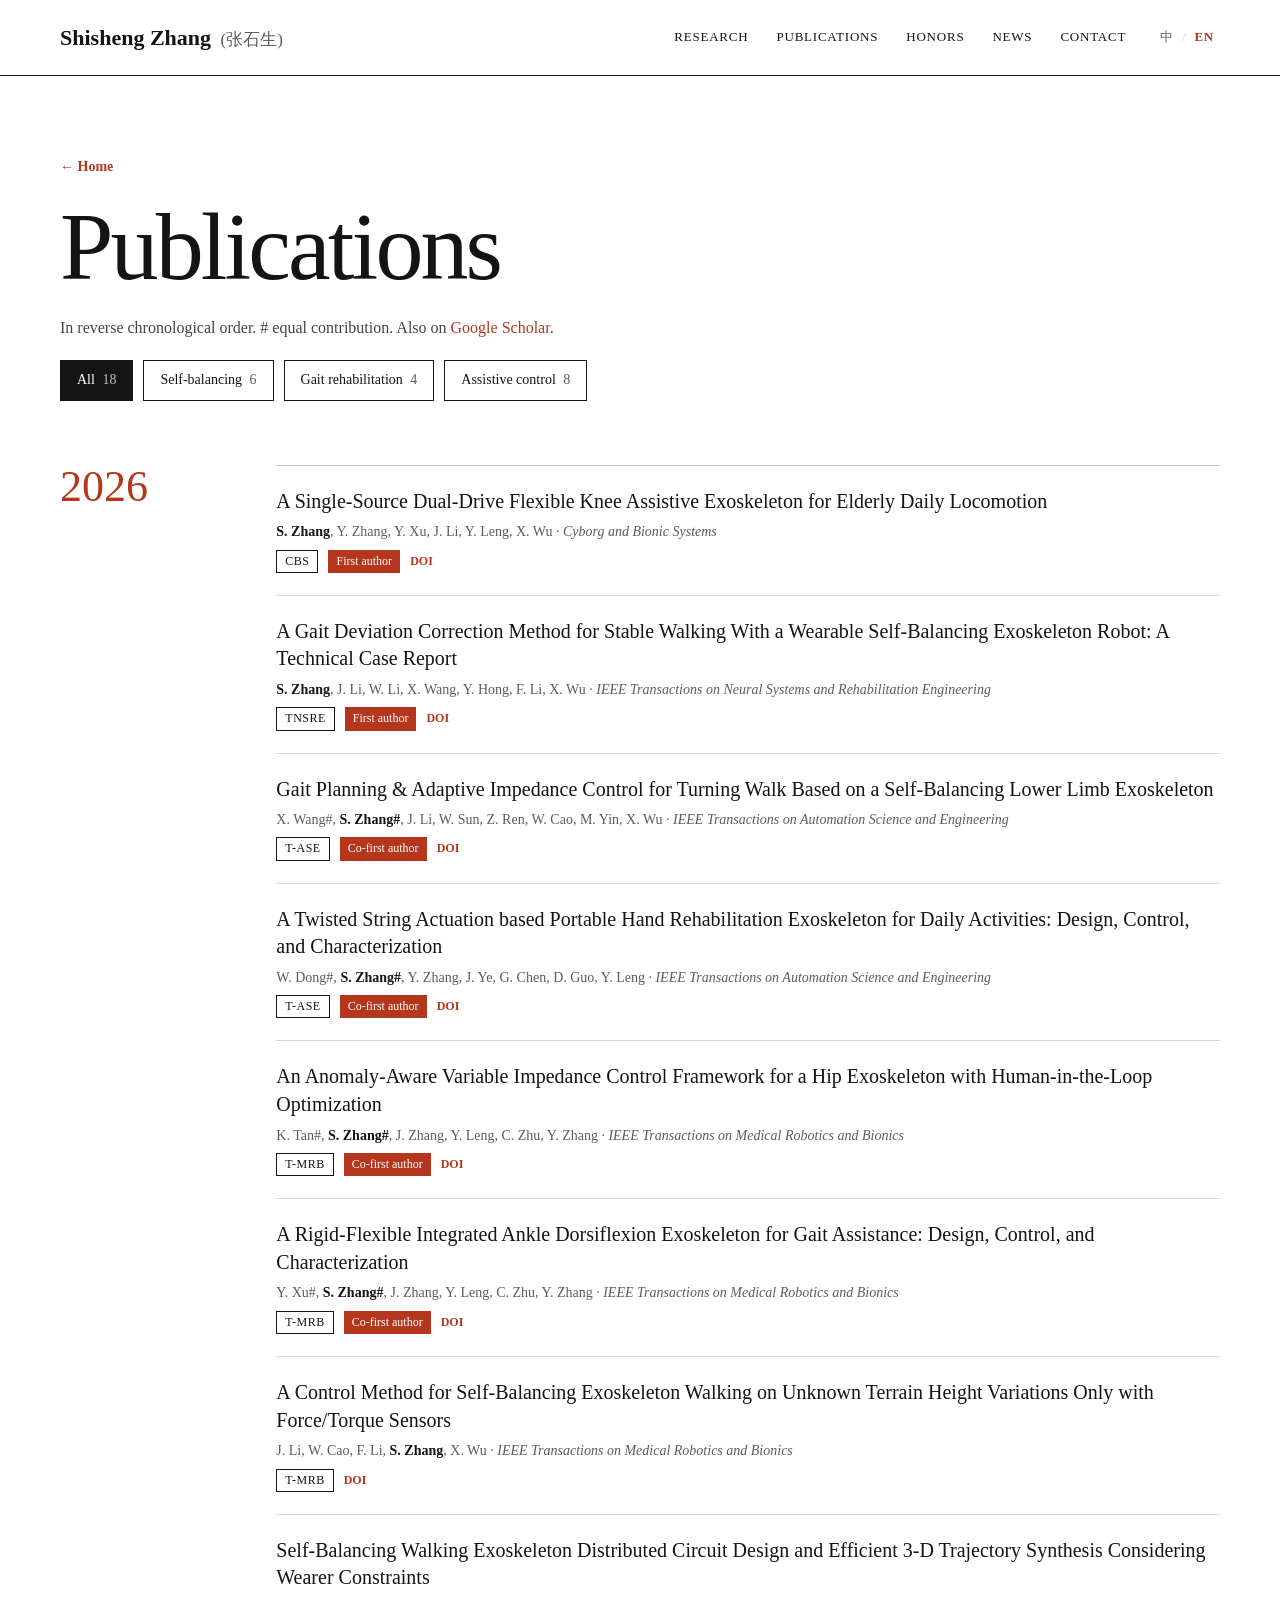
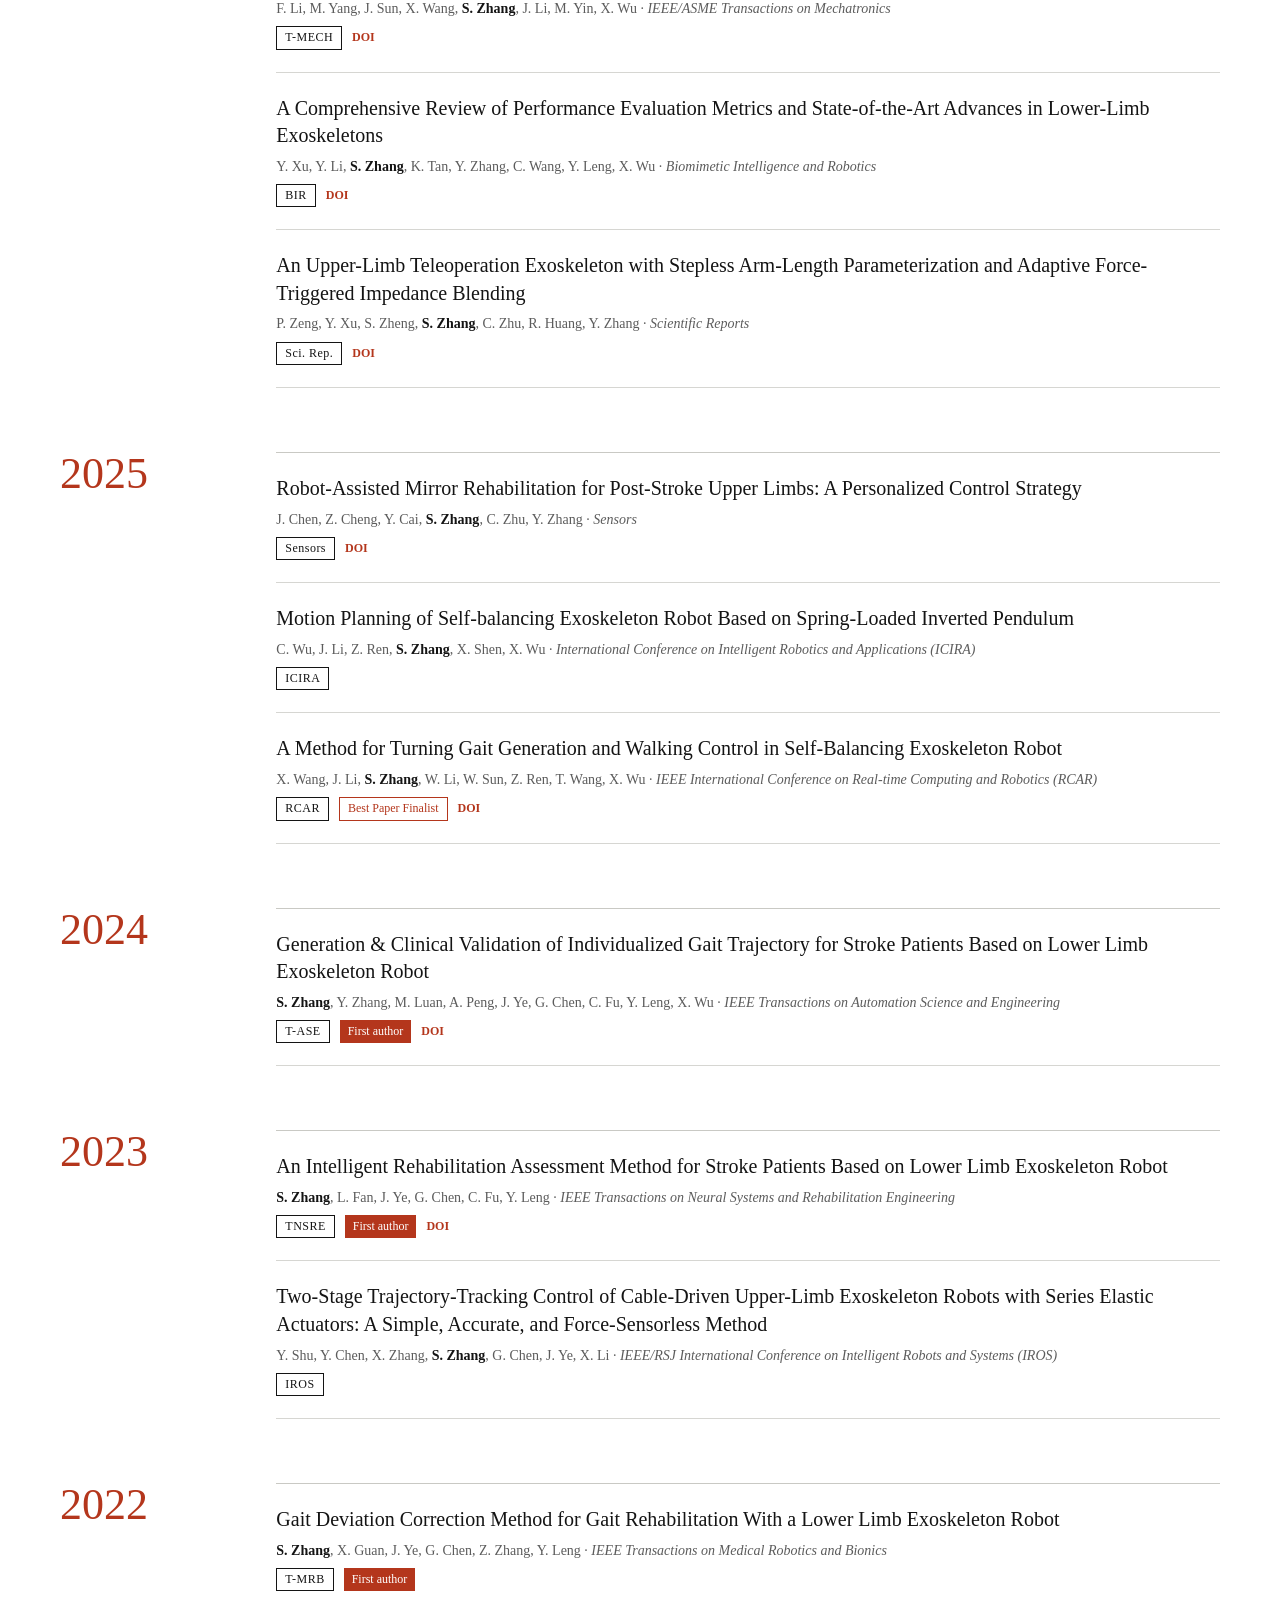
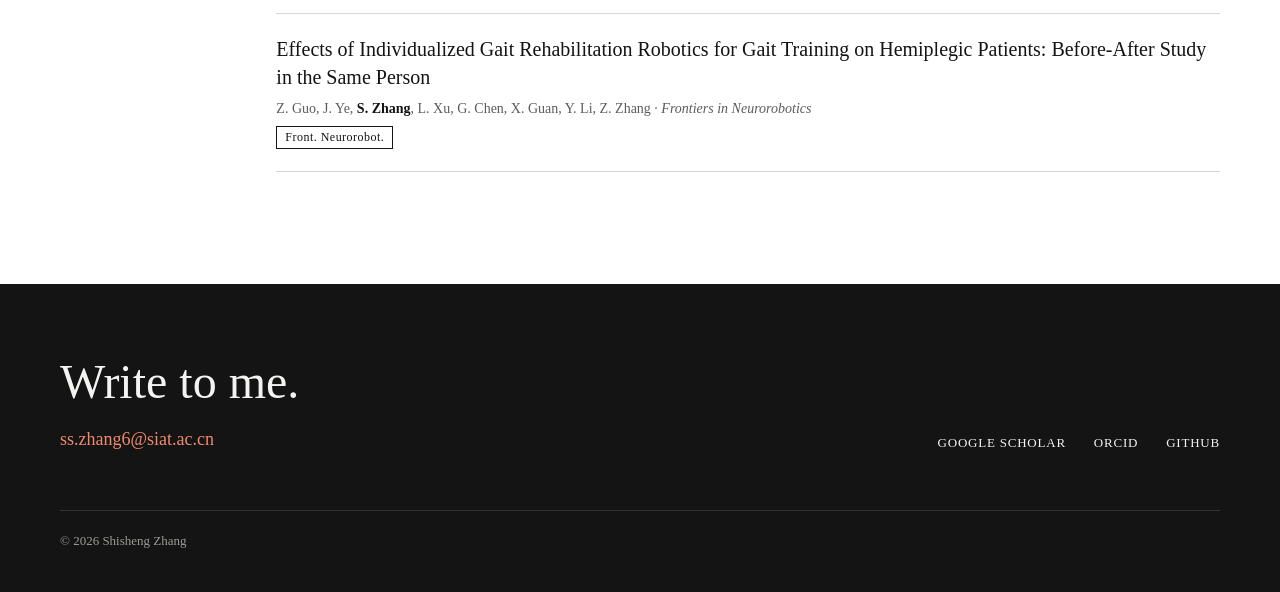
==== commit fb4e47f4: "Add files via upload" ====
--- a/publications.html
+++ b/publications.html
@@ -6,8 +6,7 @@
 <title>Publications · Shisheng Zhang</title>
 <meta name="description" content="Full publication list of Shisheng Zhang (张石生): self-balancing exoskeletons, gait rehabilitation and assistive exoskeletons.">
 <link rel="icon" href="data:image/svg+xml,%3Csvg xmlns='http://www.w3.org/2000/svg' viewBox='0 0 32 32'%3E%3Crect width='32' height='32' fill='%23141414'/%3E%3Ctext x='16' y='23' font-family='Georgia,serif' font-size='20' fill='%23ffffff' text-anchor='middle'%3ES%3C/text%3E%3Ccircle cx='25' cy='22' r='2.4' fill='%23b4361c'/%3E%3C/svg%3E">
-<link rel="preload" href="assets/fonts/fraunces.woff2" as="font" type="font/woff2" crossorigin>
-<link rel="stylesheet" href="assets/css/style.css?v=20261118">
+<link rel="stylesheet" href="assets/css/style.css?v=20261118b">
 </head>
 <body data-page="publications">
 <a class="skip" href="#main">Skip to content</a>
@@ -58,7 +57,7 @@
   </div>
 </footer>
 
-<script src="assets/js/data.js?v=20261118"></script>
-<script src="assets/js/main.js?v=20261118"></script>
+<script src="assets/js/data.js?v=20261118b"></script>
+<script src="assets/js/main.js?v=20261118b"></script>
 </body>
 </html>
--- a/assets/css/style.css
+++ b/assets/css/style.css
@@ -1,7 +1,3 @@
-/* ===== Fonts (self-hosted so the site loads fast in mainland China) ===== */
-@font-face { font-family: "Fraunces"; font-style: normal; font-weight: 100 900; font-display: swap; src: url("../fonts/fraunces.woff2") format("woff2"); }
-@font-face { font-family: "Fraunces"; font-style: italic; font-weight: 100 900; font-display: swap; src: url("../fonts/fraunces-italic.woff2") format("woff2"); }
-@font-face { font-family: "Inter"; font-style: normal; font-weight: 100 900; font-display: swap; src: url("../fonts/inter.woff2") format("woff2"); }
 
 /* ===== Tokens ===== */
 :root {
@@ -15,8 +11,8 @@
   --accent: #b4361c;
   --accent-dark: #7e2412;
   --accent-on-dark: #f08a6e;
-  --serif: "Fraunces", "Noto Serif SC", "Songti SC", "STSong", "SimSun", serif;
-  --sans: "Inter", "PingFang SC", "Hiragino Sans GB", "Microsoft YaHei", system-ui, sans-serif;
+  --serif: "Times New Roman", Times, "Liberation Serif", "Tinos", "Songti SC", "STSong", "SimSun", "Noto Serif SC", serif;
+  --sans: "Times New Roman", Times, "Liberation Serif", "Tinos", "PingFang SC", "Hiragino Sans GB", "Microsoft YaHei", sans-serif;
   --wrap: 1240px;
   --pad: clamp(20px, 4vw, 40px);
 }
@@ -37,7 +33,7 @@
 /* ===== Header ===== */
 .site-header { position: sticky; top: 0; z-index: 5; background: rgba(255, 255, 255, 0.94); backdrop-filter: saturate(1.4) blur(8px); border-bottom: 1px solid var(--ink); }
 .site-header .wrap { display: flex; flex-wrap: wrap; align-items: center; justify-content: space-between; gap: 12px 24px; padding-top: 20px; padding-bottom: 20px; }
-.brand { font-family: "Times New Roman", Times, "Liberation Serif", "Tinos", serif; font-size: 22px; font-weight: 700; color: var(--ink); }
+.brand { font-family: var(--serif); font-size: 22px; font-weight: 700; color: var(--ink); }
 .brand .cn { font-weight: 400; }
 .brand .cn { font-size: 17px; color: var(--muted); margin-left: 4px; }
 .nav { display: flex; flex-wrap: wrap; align-items: center; gap: 8px 28px; font-size: 13px; letter-spacing: 0.06em; text-transform: uppercase; }
@@ -52,7 +48,7 @@
 .hero { display: flex; flex-wrap: wrap; gap: 48px 56px; align-items: flex-end; padding-top: clamp(48px, 7vw, 80px); padding-bottom: clamp(56px, 8vw, 96px); }
 .hero-text { flex: 999 1 560px; min-width: 0; display: flex; flex-direction: column; gap: 28px; }
 .kicker { font-size: 13px; letter-spacing: 0.08em; text-transform: uppercase; color: var(--muted); }
-.hero h1 { font-family: "Times New Roman", Times, "Liberation Serif", "Tinos", serif; font-weight: 700; font-style: normal; font-size: clamp(64px, 10vw, 120px); line-height: 0.95; letter-spacing: -0.01em; }
+.hero h1 { font-family: var(--serif); font-weight: 700; font-style: normal; font-size: clamp(64px, 10vw, 120px); line-height: 0.95; letter-spacing: -0.01em; }
 .hero h1 .dot { color: var(--accent); }
 .hero h1 .cn-name { display: block; font-size: 0.32em; letter-spacing: 0.1em; color: var(--muted); margin-top: 0.4em; font-weight: 500; }
 .lead { font-family: var(--serif); font-size: clamp(20px, 2.2vw, 26px); line-height: 1.5; color: var(--ink-2); max-width: 680px; }
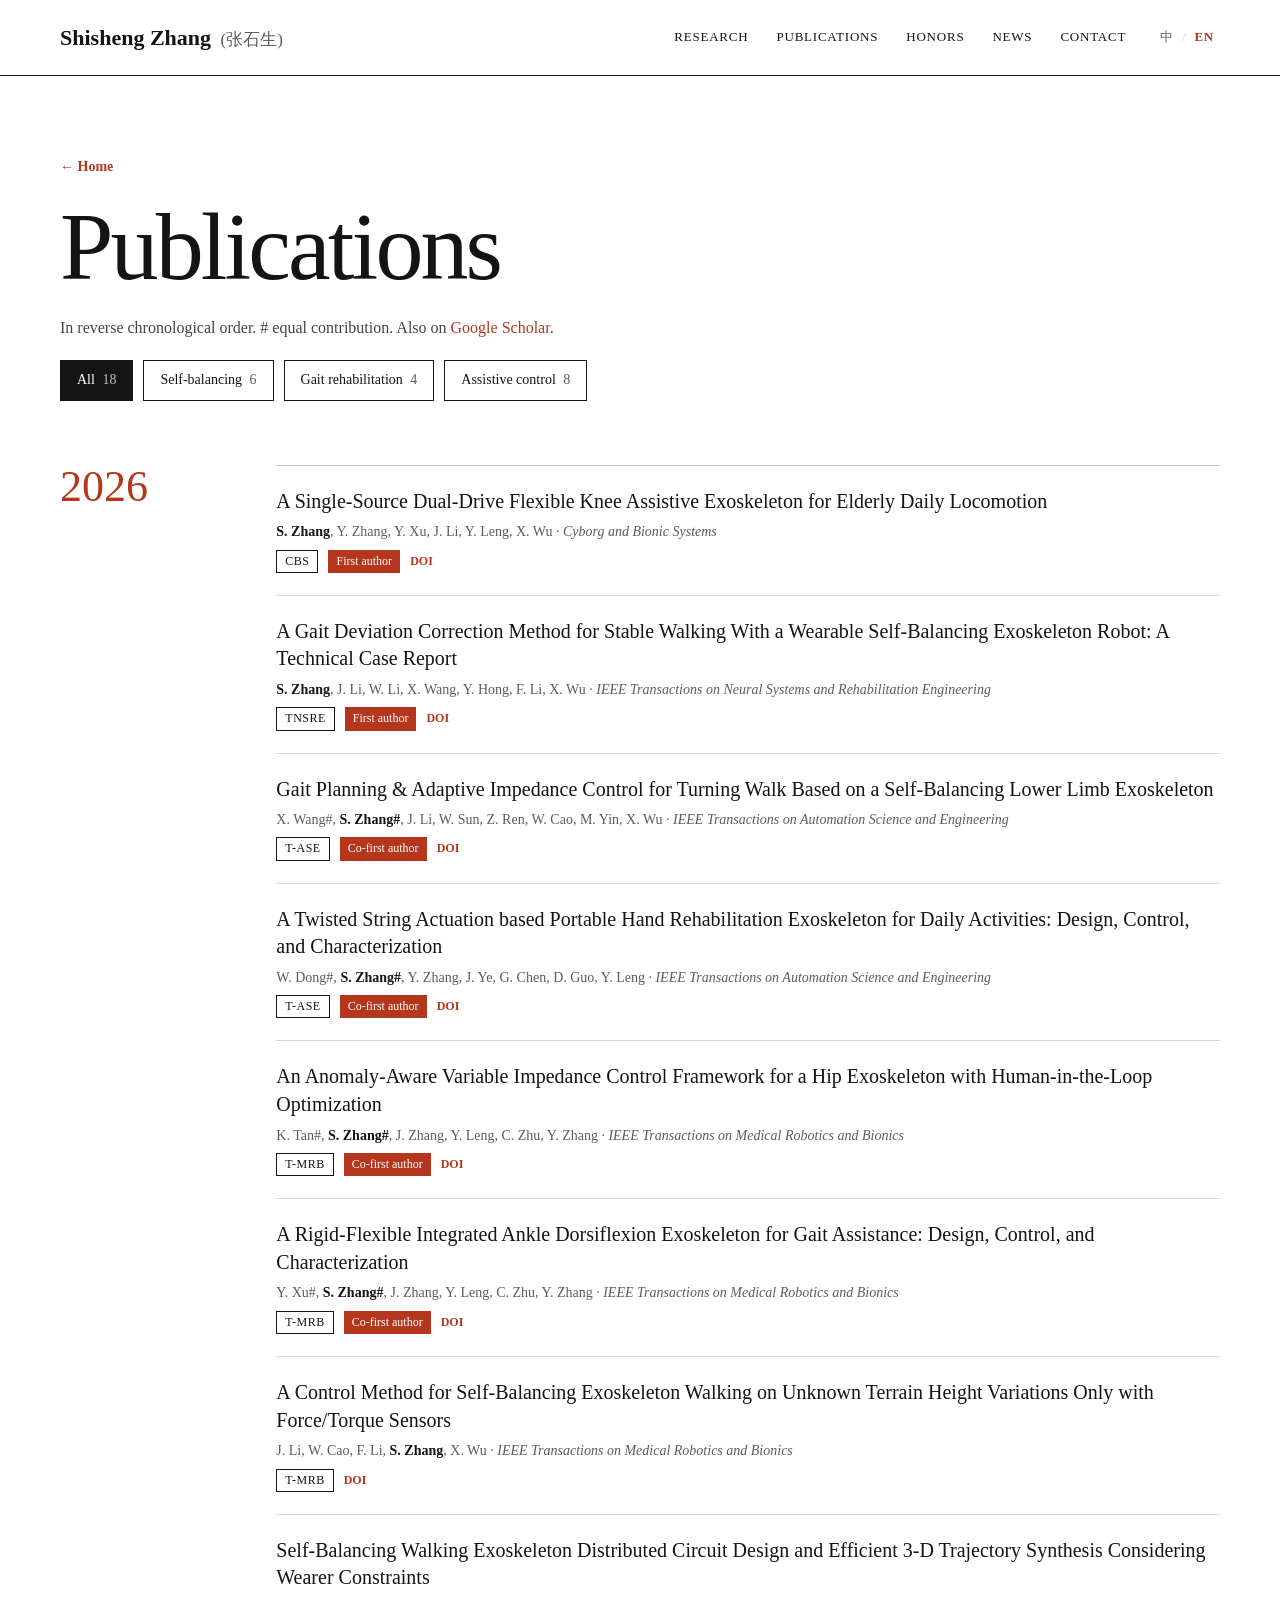
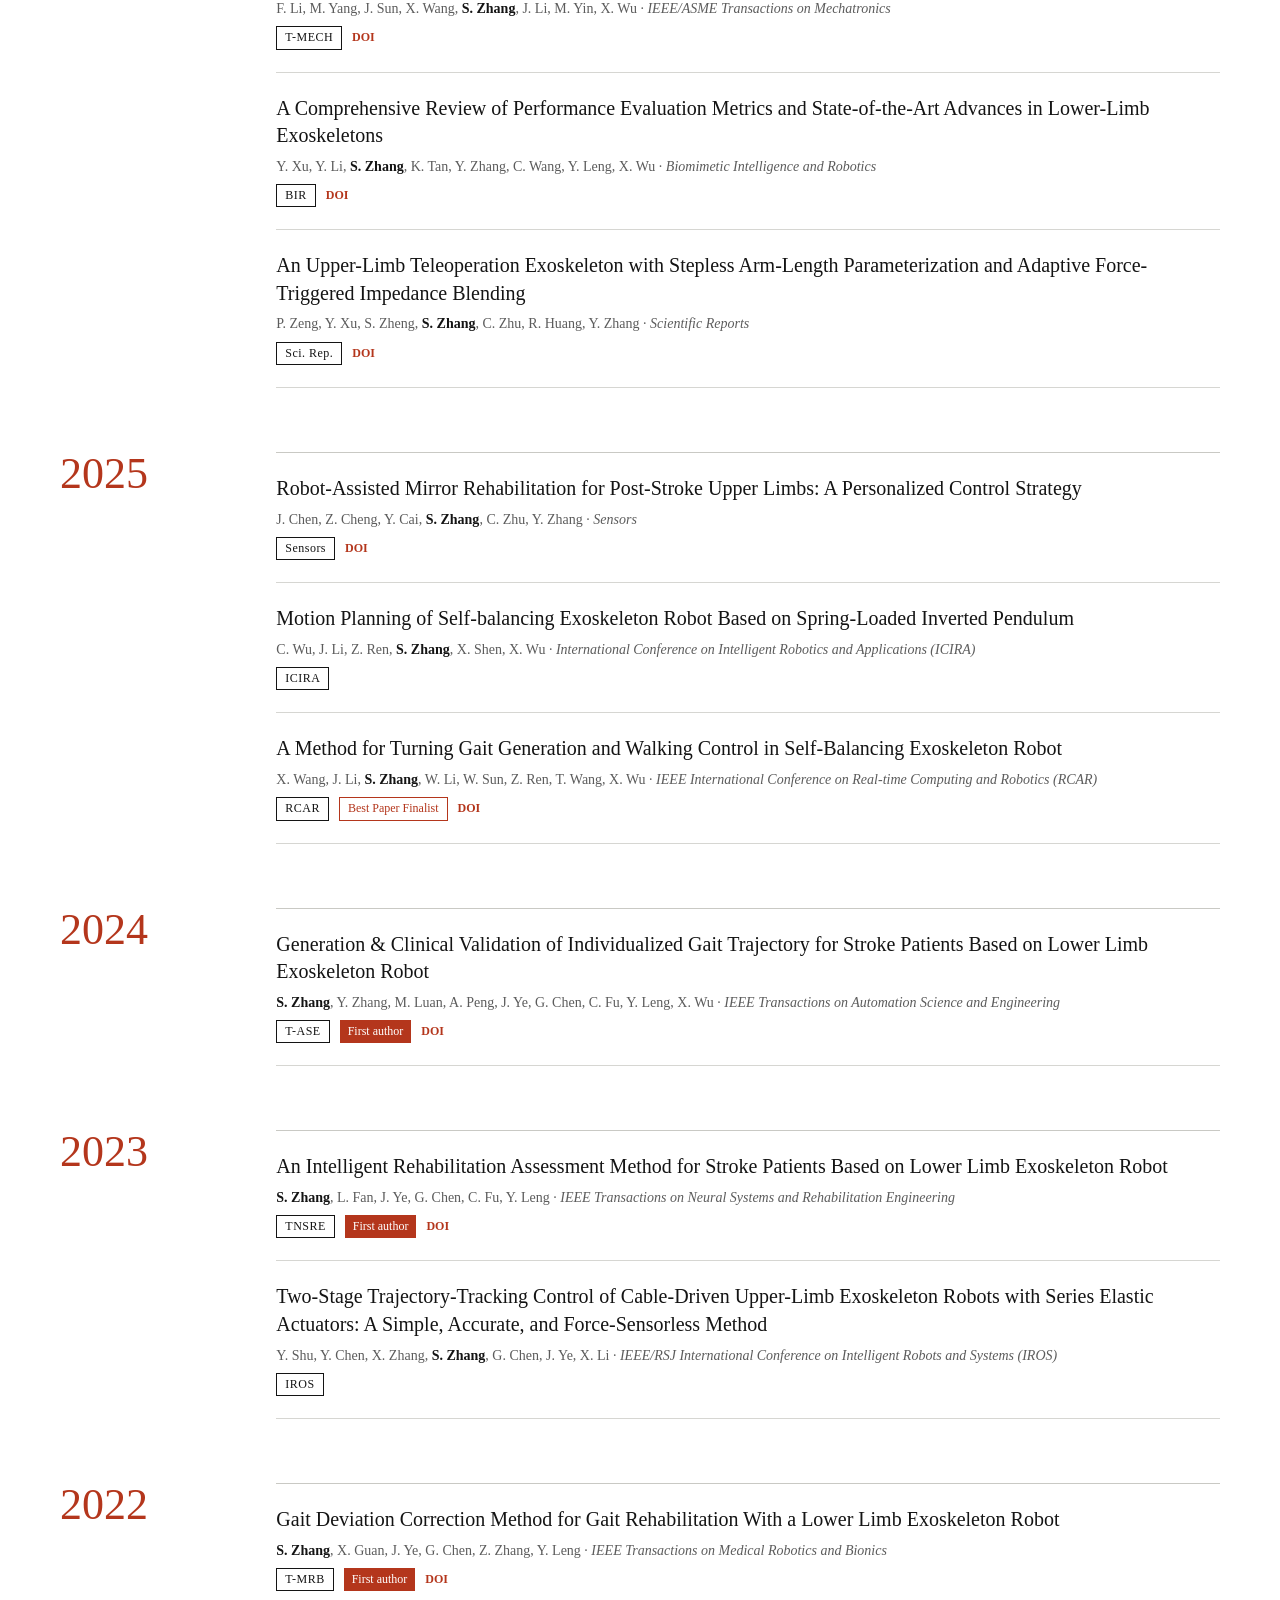
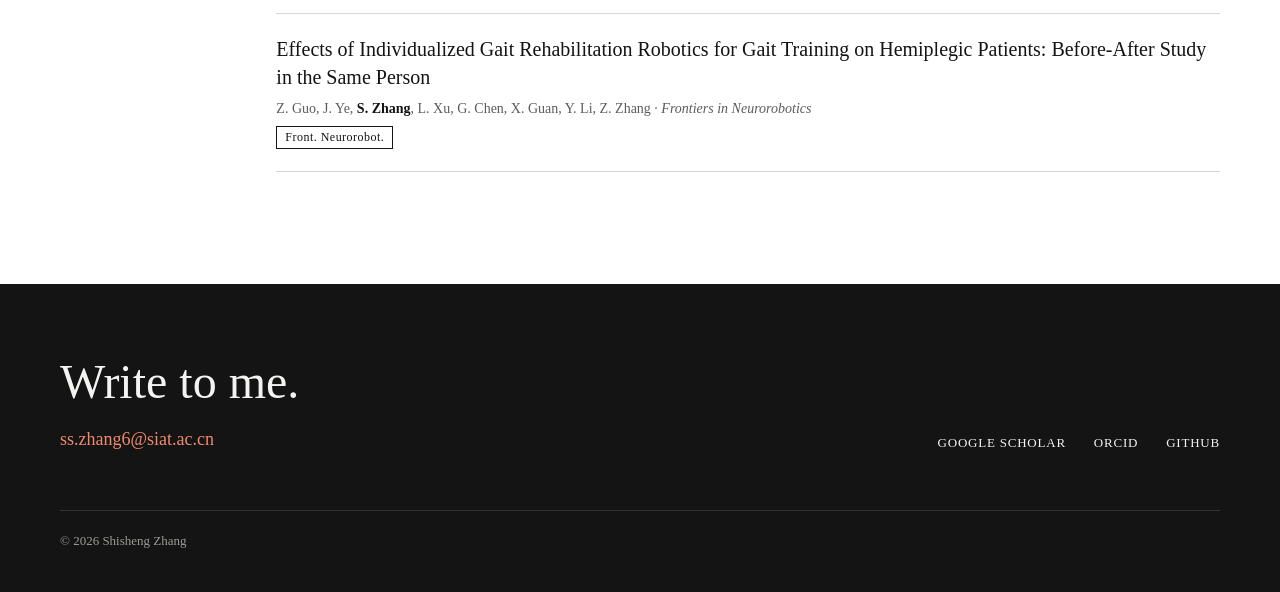
==== commit 7448488a: "Add files via upload" ====
--- a/publications.html
+++ b/publications.html
@@ -6,7 +6,7 @@
 <title>Publications · Shisheng Zhang</title>
 <meta name="description" content="Full publication list of Shisheng Zhang (张石生): self-balancing exoskeletons, gait rehabilitation and assistive exoskeletons.">
 <link rel="icon" href="data:image/svg+xml,%3Csvg xmlns='http://www.w3.org/2000/svg' viewBox='0 0 32 32'%3E%3Crect width='32' height='32' fill='%23141414'/%3E%3Ctext x='16' y='23' font-family='Georgia,serif' font-size='20' fill='%23ffffff' text-anchor='middle'%3ES%3C/text%3E%3Ccircle cx='25' cy='22' r='2.4' fill='%23b4361c'/%3E%3C/svg%3E">
-<link rel="stylesheet" href="assets/css/style.css?v=20261118b">
+<link rel="stylesheet" href="assets/css/style.css?v=20261124f">
 </head>
 <body data-page="publications">
 <a class="skip" href="#main">Skip to content</a>
@@ -57,7 +57,7 @@
   </div>
 </footer>
 
-<script src="assets/js/data.js?v=20261118b"></script>
-<script src="assets/js/main.js?v=20261118b"></script>
+<script src="assets/js/data.js?v=20261124f"></script>
+<script src="assets/js/main.js?v=20261124f"></script>
 </body>
 </html>
--- a/assets/css/style.css
+++ b/assets/css/style.css
@@ -65,13 +65,16 @@
 .research .wrap { padding-top: clamp(56px, 8vw, 96px); padding-bottom: clamp(56px, 8vw, 96px); display: flex; flex-direction: column; gap: clamp(48px, 6vw, 72px); }
 .section-head { display: flex; flex-wrap: wrap; gap: 20px 40px; align-items: baseline; justify-content: space-between; }
 .section-head h2 { font-size: clamp(44px, 6vw, 64px); letter-spacing: -0.02em; line-height: 1; }
-.section-head p { max-width: 460px; color: #444; }
+.section-head p { max-width: 560px; color: #444; line-height: 1.75; }
 .topic { display: flex; flex-wrap: wrap; gap: 32px 48px; align-items: center; border-top: 1px solid var(--rule-2); padding-top: 48px; }
 .topic.flip { flex-direction: row-reverse; }
 .topic-text { flex: 1 1 400px; min-width: 0; display: flex; flex-direction: column; gap: 16px; }
 .topic-num { font-family: var(--serif); font-size: 56px; line-height: 1; color: var(--accent); }
 .topic h3 { font-size: clamp(28px, 3vw, 36px); line-height: 1.15; font-weight: 500; }
-.topic p { font-size: 17px; line-height: 1.7; color: #3a3a3a; }
+.topic p { font-size: 17px; line-height: 1.75; color: #3a3a3a; }
+html[lang="zh-CN"] .topic p { text-align: justify; }
+.topic h3 .sub { display: block; margin-top: 8px; font-size: 0.6em; line-height: 1.4; color: var(--ink-2); }
+.topic h3 .dof { display: inline-block; margin-top: 12px; font-size: 14px; letter-spacing: 0.04em; color: var(--accent); border: 1px solid var(--accent); padding: 2px 10px; }
 .topic-link { font-size: 15px; font-weight: 600; }
 .topic-img { flex: 1 1 400px; background: #fff; padding: 24px; }
 .topic-img img { width: 100%; aspect-ratio: 4 / 3; object-fit: contain; }
@@ -108,6 +111,9 @@
 .h-body { display: flex; flex-direction: column; gap: 4px; min-width: 0; }
 .h-meta { font-size: 13px; color: var(--muted); }
 .status.granted { color: #1f6b3a; font-weight: 600; }
+
+.paper-list .sel-group { list-style: none; padding: 26px 0 6px; font-size: 13px; letter-spacing: 0.08em; text-transform: uppercase; color: var(--accent); font-weight: 600; border-bottom: 1px solid var(--rule); }
+.paper-list .sel-group:first-child { padding-top: 14px; }
 
 /* ===== News ===== */
 .news { border-top: 1px solid var(--ink); }
